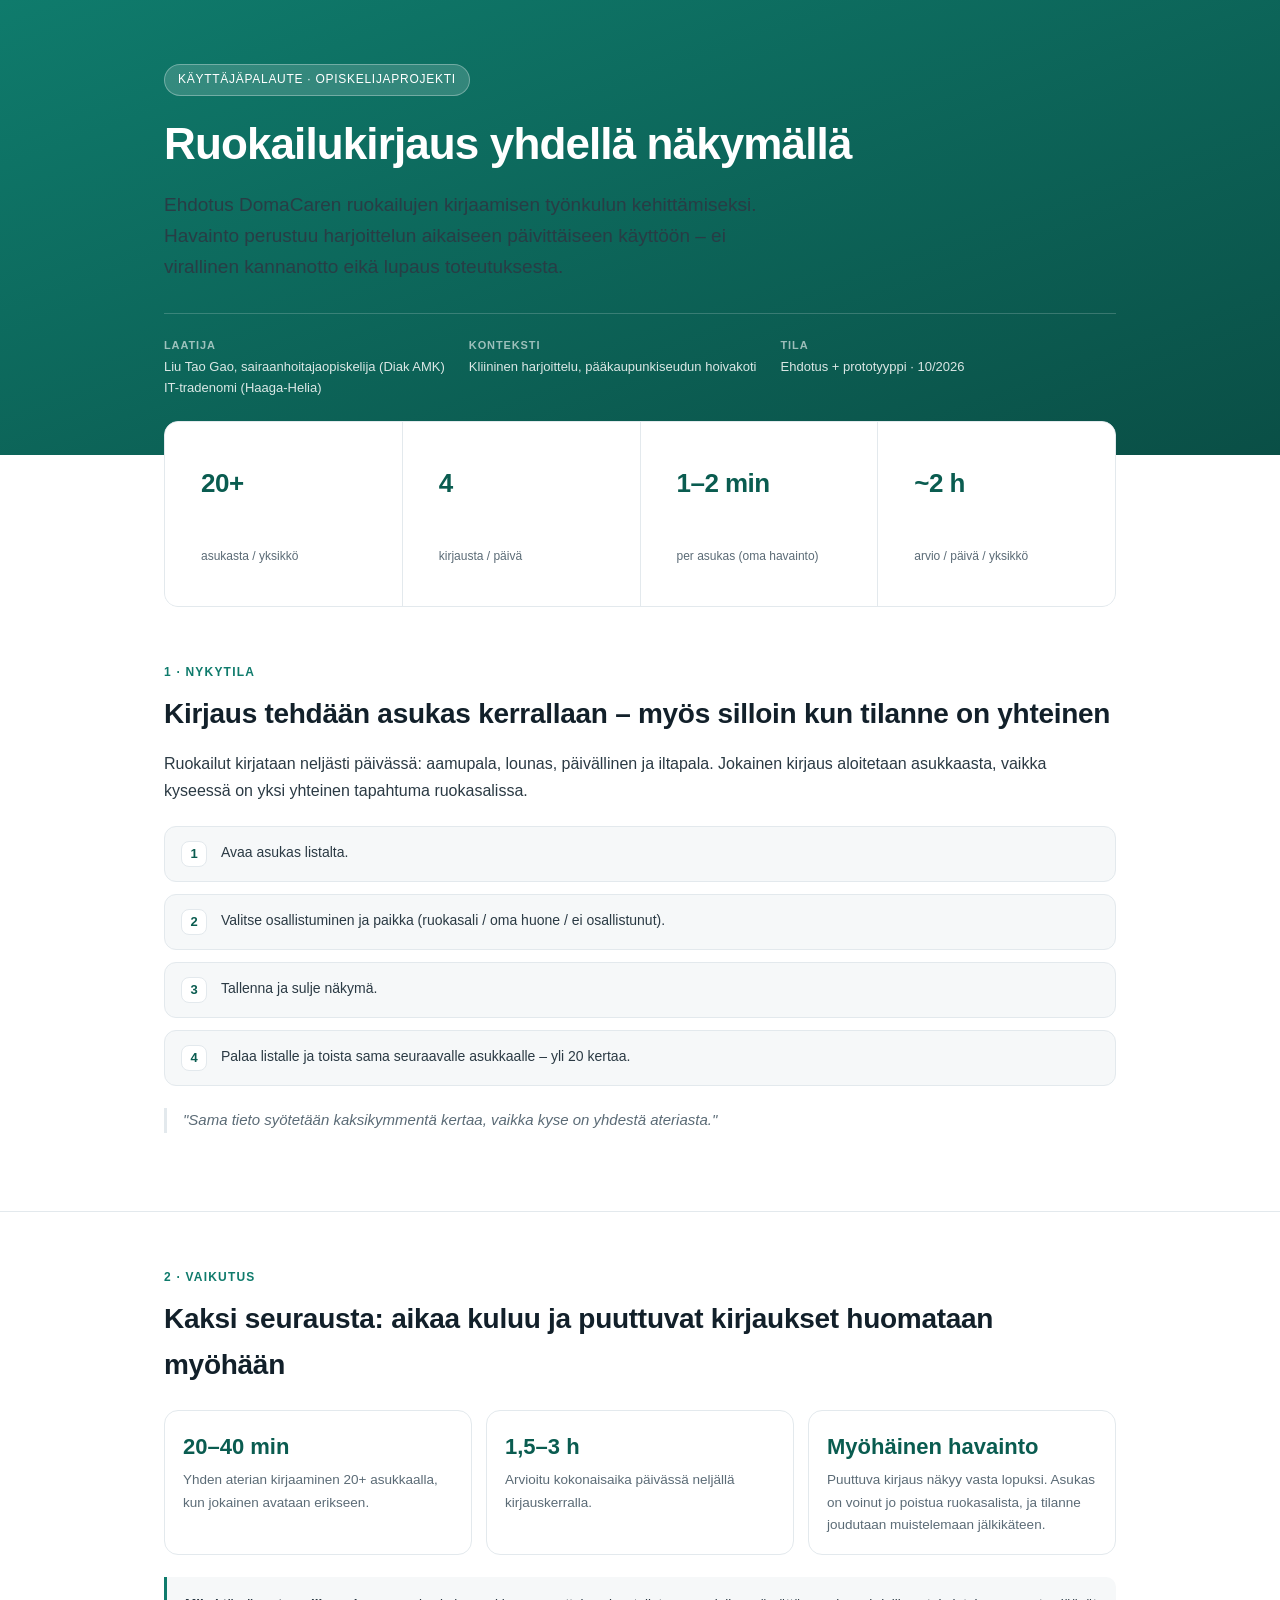
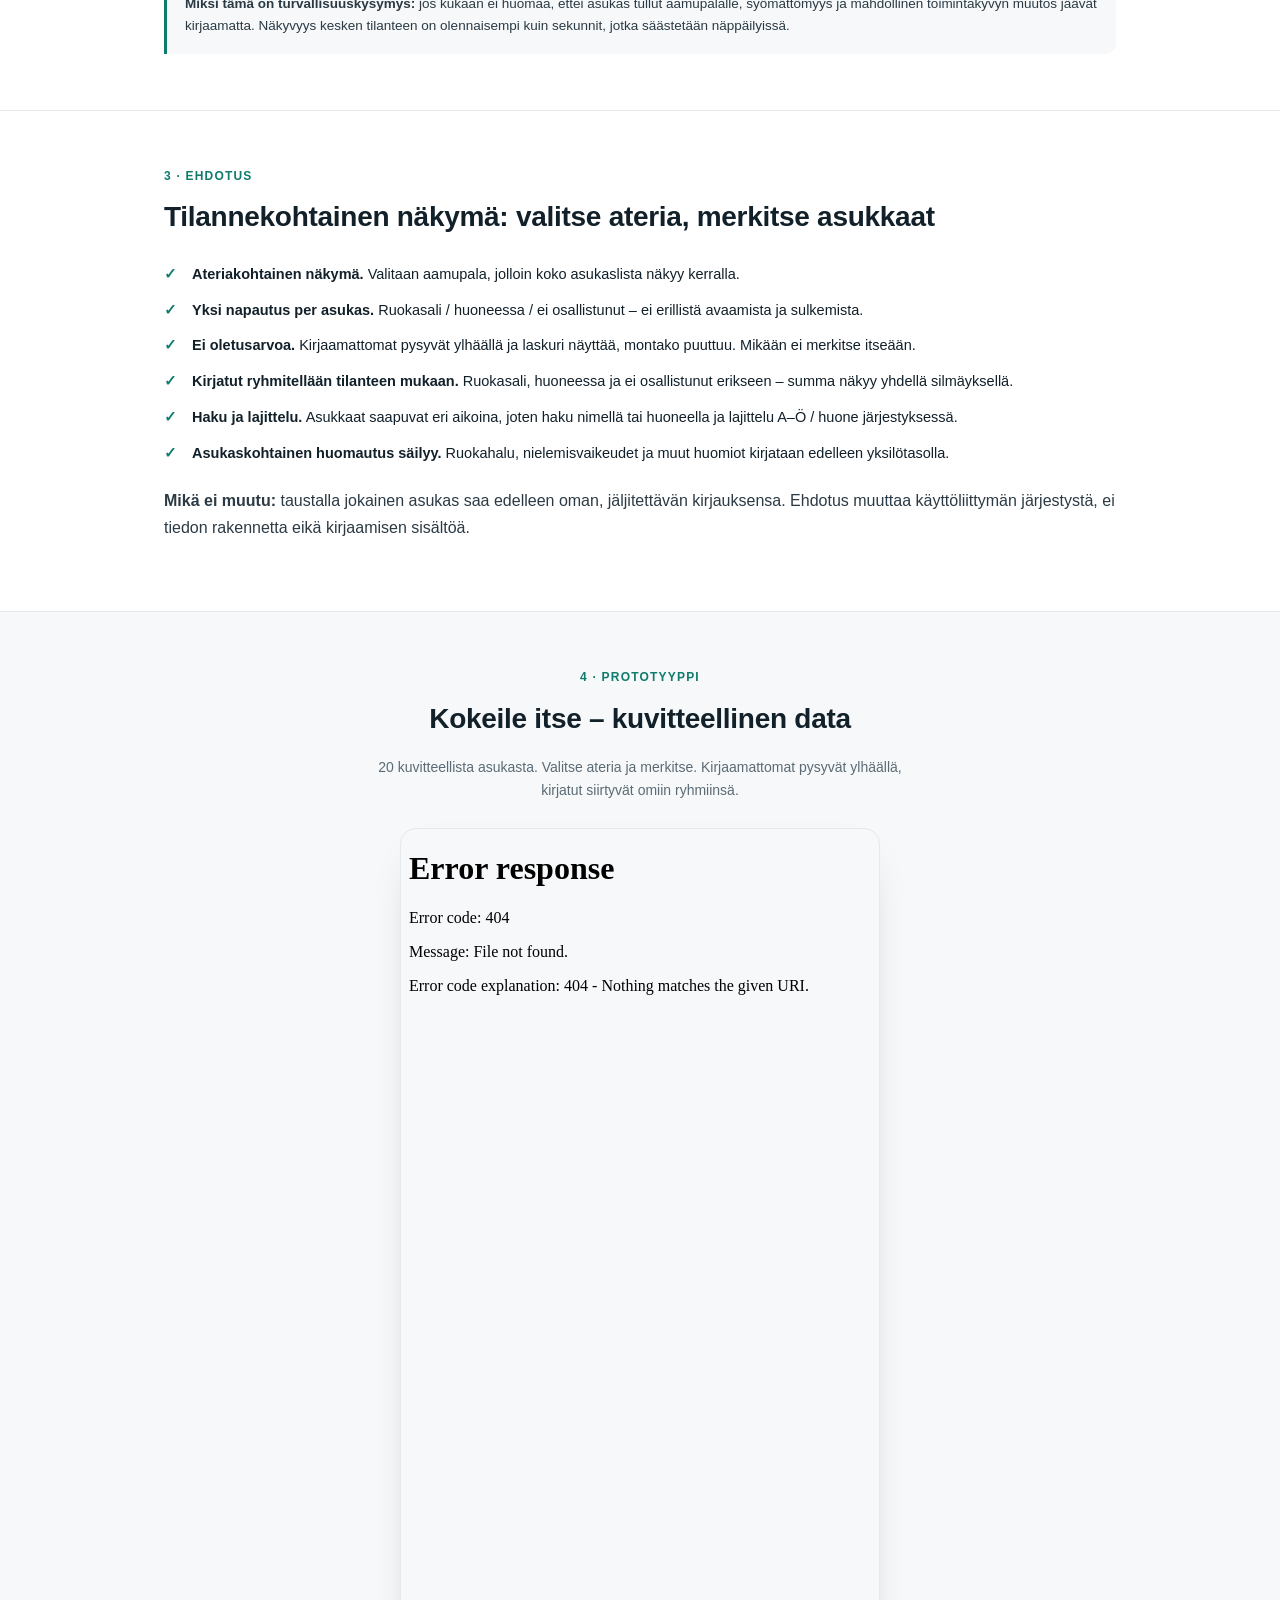
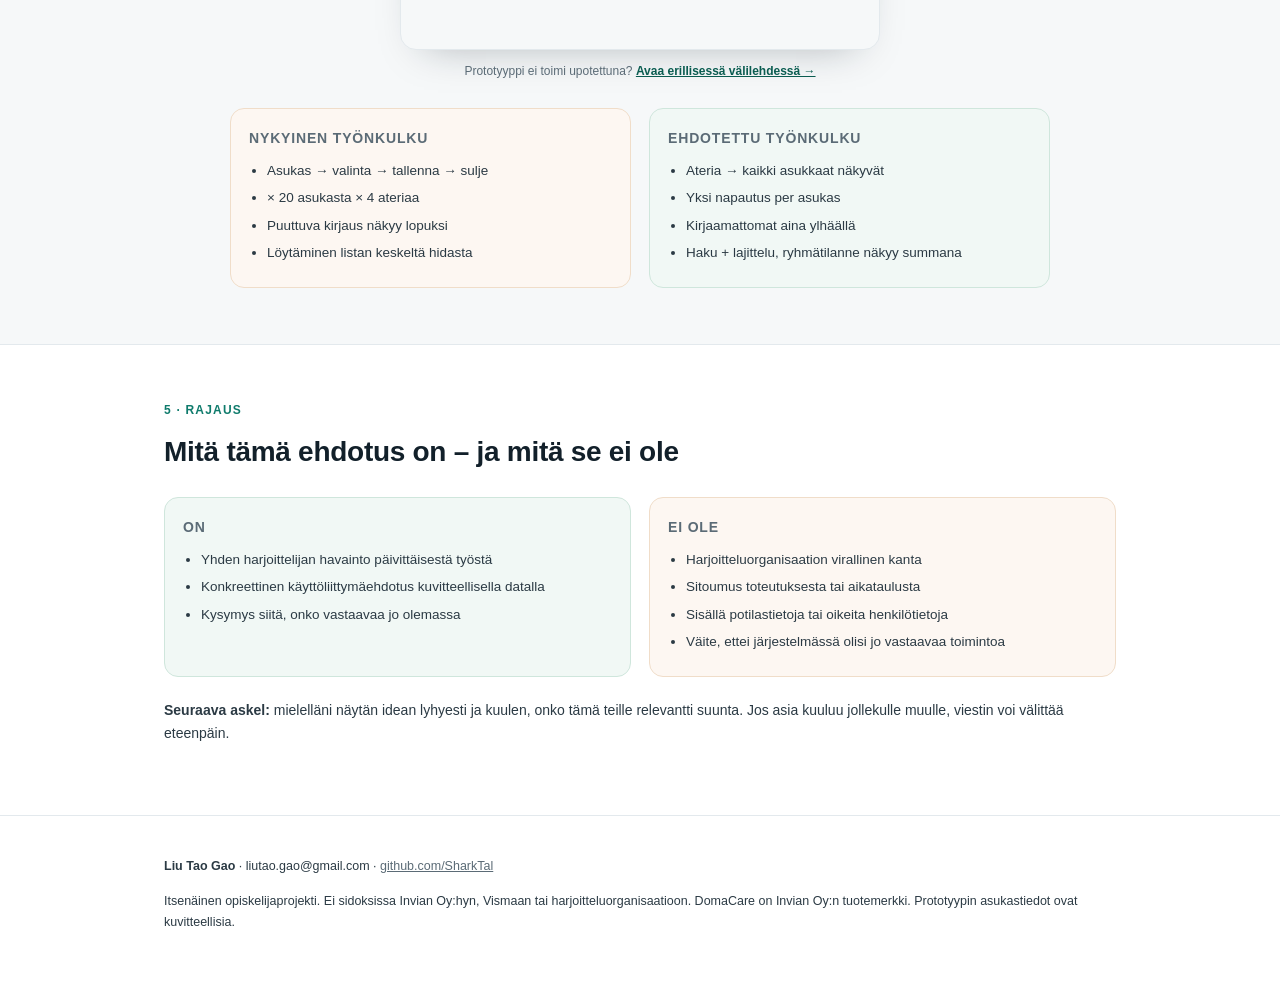
==== index.html @ 48652ff3 "Add initial HTML structure for meal logging proposal This file contains the HTML structure for a pro" ====
<!DOCTYPE html>
<html lang="fi">
<head>
<meta charset="utf-8">
<meta name="viewport" content="width=device-width, initial-scale=1">
<title>Ruokailukirjaus DomaCaressa – kehitysehdotus</title>
<meta name="description" content="Opiskelijaprojekti: ehdotus ruokailujen kirjaamisen työnkulun kehittämiseksi DomaCaressa. Sisältää klikattavan prototyypin kuvitteellisella datalla.">
<style>
:root{--ink:#12202a;--muted:#5b6b76;--line:#e3e9ed;--bg:#f6f8f9;--accent:#0f7b6c;--accent-d:#0a5c50}
*{box-sizing:border-box}
body{margin:0;font-family:-apple-system,BlinkMacSystemFont,"Segoe UI",Roboto,Arial,sans-serif;color:var(--ink);background:#fff;line-height:1.65;-webkit-font-smoothing:antialiased}
.wrap{max-width:1000px;margin:0 auto;padding:0 24px}
a{color:var(--accent-d)}
.hero{background:linear-gradient(160deg,#0f7b6c 0%,#0a4f46 100%);color:#fff;padding:64px 0 56px}
.badge{display:inline-block;background:rgba(255,255,255,.16);border:1px solid rgba(255,255,255,.3);padding:5px 13px;border-radius:100px;font-size:12px;letter-spacing:.06em;text-transform:uppercase;margin-bottom:22px}
.hero h1{font-size:clamp(28px,4.6vw,44px);line-height:1.2;margin:0 0 18px;font-weight:800;letter-spacing:-.02em}
.hero p.lead{font-size:clamp(16px,2vw,19px);opacity:.93;max-width:640px;margin:0 0 30px}
.meta{display:flex;flex-wrap:wrap;gap:24px;font-size:13px;opacity:.85;border-top:1px solid rgba(255,255,255,.22);padding-top:22px}
.meta b{display:block;font-size:11px;text-transform:uppercase;letter-spacing:.08em;opacity:.7;font-weight:600;margin-bottom:2px}
.metrics{display:grid;grid-template-columns:repeat(auto-fit,minmax(150px,1fr));gap:1px;border:1px solid var(--line);border-radius:14px;overflow:hidden;margin:-34px 0 0;position:relative;background:var(--line)}
.metrics div{background:#fff;padding:20px 18px}
.metrics .k{font-size:26px;font-weight:800;color:var(--accent-d);letter-spacing:-.02em}
.metrics .l{font-size:12px;color:var(--muted);margin-top:2px}
section{padding:56px 0;border-bottom:1px solid var(--line)}
.eyebrow{font-size:12px;font-weight:700;letter-spacing:.1em;text-transform:uppercase;color:var(--accent);margin-bottom:8px}
h2{font-size:clamp(22px,3vw,28px);margin:0 0 14px;font-weight:800;letter-spacing:-.01em}
p{margin:0 0 14px;color:#2b3a44}
.steps{display:grid;gap:12px;margin:22px 0}
.step{display:flex;gap:14px;align-items:flex-start;background:var(--bg);border:1px solid var(--line);border-radius:12px;padding:14px 16px}
.step .n{flex:0 0 26px;height:26px;border-radius:8px;background:#fff;border:1px solid var(--line);color:var(--accent-d);font-weight:800;font-size:13px;display:flex;align-items:center;justify-content:center}
.step p{margin:0;font-size:14px}
.cards{display:grid;grid-template-columns:repeat(auto-fit,minmax(230px,1fr));gap:14px;margin-top:22px}
.card{border:1px solid var(--line);border-radius:14px;padding:18px}
.card .num{font-size:22px;font-weight:800;color:var(--accent-d);margin-bottom:4px}
.card p{font-size:13.5px;margin:0;color:var(--muted)}
.two{display:grid;grid-template-columns:1fr 1fr;gap:18px;margin-top:22px}
@media(max-width:720px){.two{grid-template-columns:1fr}}
.box{border:1px solid var(--line);border-radius:14px;padding:18px}
.box.before{background:#fdf7f2;border-color:#f0ddc9}
.box.after{background:#f1f8f5;border-color:#cfe6dc}
.box h3{font-size:14px;text-transform:uppercase;letter-spacing:.06em;color:var(--muted);margin:0 0 10px}
.box ul{margin:0;padding-left:18px;font-size:13.5px;color:#2b3a44}
.box li{margin-bottom:5px}
.list-check{list-style:none;padding:0;margin:22px 0}
.list-check li{position:relative;padding-left:28px;margin-bottom:12px;font-size:14.5px}
.list-check li::before{content:"✓";position:absolute;left:0;top:0;color:var(--accent);font-weight:800}
.note{background:var(--bg);border-left:3px solid var(--accent);border-radius:0 10px 10px 0;padding:16px 18px;font-size:13.5px;color:#2b3a44}
.quote{font-size:15px;color:var(--muted);font-style:italic;border-left:3px solid var(--line);padding-left:16px;margin:22px 0}
.frame-shell{border:1px solid var(--line);border-radius:16px;overflow:hidden;background:var(--bg);max-width:480px;margin:0 auto;box-shadow:0 18px 40px -24px rgba(18,32,42,.35)}
iframe{display:block;width:100%;height:820px;border:0}
.frame-note{text-align:center;font-size:12px;color:var(--muted);margin-top:12px}
.frame-note a{font-weight:600}
footer{padding:40px 0 60px;font-size:12.5px;color:var(--muted)}
footer a{color:var(--muted)}
</style>
</head>
<body>

<header class="hero">
  <div class="wrap">
    <div class="badge">Käyttäjäpalaute · opiskelijaprojekti</div>
    <h1>Ruokailukirjaus yhdellä näkymällä</h1>
    <p class="lead">Ehdotus DomaCaren ruokailujen kirjaamisen työnkulun kehittämiseksi. Havainto perustuu harjoittelun aikaiseen päivittäiseen käyttöön – ei virallinen kannanotto eikä lupaus toteutuksesta.</p>
    <div class="meta">
      <div><b>Laatija</b>Liu Tao Gao, sairaanhoitajaopiskelija (Diak AMK)<br>IT-tradenomi (Haaga-Helia)</div>
      <div><b>Konteksti</b>Kliininen harjoittelu, pääkaupunkiseudun hoivakoti</div>
      <div><b>Tila</b>Ehdotus + prototyyppi · 10/2026</div>
    </div>
  </div>
</header>

<div class="wrap">
  <div class="metrics">
    <div><div class="k">20+</div><div class="l">asukasta / yksikkö</div></div>
    <div><div class="k">4</div><div class="l">kirjausta / päivä</div></div>
    <div><div class="k">1–2 min</div><div class="l">per asukas (oma havainto)</div></div>
    <div><div class="k">~2 h</div><div class="l">arvio / päivä / yksikkö</div></div>
  </div>
</div>

<section>
  <div class="wrap">
    <div class="eyebrow">1 · Nykytila</div>
    <h2>Kirjaus tehdään asukas kerrallaan – myös silloin kun tilanne on yhteinen</h2>
    <p>Ruokailut kirjataan neljästi päivässä: aamupala, lounas, päivällinen ja iltapala. Jokainen kirjaus aloitetaan asukkaasta, vaikka kyseessä on yksi yhteinen tapahtuma ruokasalissa.</p>
    <div class="steps">
      <div class="step"><div class="n">1</div><p>Avaa asukas listalta.</p></div>
      <div class="step"><div class="n">2</div><p>Valitse osallistuminen ja paikka (ruokasali / oma huone / ei osallistunut).</p></div>
      <div class="step"><div class="n">3</div><p>Tallenna ja sulje näkymä.</p></div>
      <div class="step"><div class="n">4</div><p>Palaa listalle ja toista sama seuraavalle asukkaalle – yli 20 kertaa.</p></div>
    </div>
    <p class="quote">"Sama tieto syötetään kaksikymmentä kertaa, vaikka kyse on yhdestä ateriasta."</p>
  </div>
</section>

<section>
  <div class="wrap">
    <div class="eyebrow">2 · Vaikutus</div>
    <h2>Kaksi seurausta: aikaa kuluu ja puuttuvat kirjaukset huomataan myöhään</h2>
    <div class="cards">
      <div class="card"><div class="num">20–40 min</div><p>Yhden aterian kirjaaminen 20+ asukkaalla, kun jokainen avataan erikseen.</p></div>
      <div class="card"><div class="num">1,5–3 h</div><p>Arvioitu kokonaisaika päivässä neljällä kirjauskerralla.</p></div>
      <div class="card"><div class="num">Myöhäinen havainto</div><p>Puuttuva kirjaus näkyy vasta lopuksi. Asukas on voinut jo poistua ruokasalista, ja tilanne joudutaan muistelemaan jälkikäteen.</p></div>
    </div>
    <div class="note" style="margin-top:22px"><b>Miksi tämä on turvallisuuskysymys:</b> jos kukaan ei huomaa, ettei asukas tullut aamupalalle, syömättömyys ja mahdollinen toimintakyvyn muutos jäävät kirjaamatta. Näkyvyys kesken tilanteen on olennaisempi kuin sekunnit, jotka säästetään näppäilyissä.</div>
  </div>
</section>

<section>
  <div class="wrap">
    <div class="eyebrow">3 · Ehdotus</div>
    <h2>Tilannekohtainen näkymä: valitse ateria, merkitse asukkaat</h2>
    <ul class="list-check">
      <li><b>Ateriakohtainen näkymä.</b> Valitaan aamupala, jolloin koko asukaslista näkyy kerralla.</li>
      <li><b>Yksi napautus per asukas.</b> Ruokasali / huoneessa / ei osallistunut – ei erillistä avaamista ja sulkemista.</li>
      <li><b>Ei oletusarvoa.</b> Kirjaamattomat pysyvät ylhäällä ja laskuri näyttää, montako puuttuu. Mikään ei merkitse itseään.</li>
      <li><b>Kirjatut ryhmitellään tilanteen mukaan.</b> Ruokasali, huoneessa ja ei osallistunut erikseen – summa näkyy yhdellä silmäyksellä.</li>
      <li><b>Haku ja lajittelu.</b> Asukkaat saapuvat eri aikoina, joten haku nimellä tai huoneella ja lajittelu A–Ö / huone järjestyksessä.</li>
      <li><b>Asukaskohtainen huomautus säilyy.</b> Ruokahalu, nielemisvaikeudet ja muut huomiot kirjataan edelleen yksilötasolla.</li>
    </ul>
    <p style="margin-top:6px"><b>Mikä ei muutu:</b> taustalla jokainen asukas saa edelleen oman, jäljitettävän kirjauksensa. Ehdotus muuttaa käyttöliittymän järjestystä, ei tiedon rakennetta eikä kirjaamisen sisältöä.</p>
  </div>
</section>

<section style="background:var(--bg)">
  <div class="wrap">
    <div class="eyebrow" style="text-align:center">4 · Prototyyppi</div>
    <h2 style="text-align:center">Kokeile itse – kuvitteellinen data</h2>
    <p style="text-align:center;max-width:560px;margin:0 auto 26px;color:var(--muted);font-size:14px">20 kuvitteellista asukasta. Valitse ateria ja merkitse. Kirjaamattomat pysyvät ylhäällä, kirjatut siirtyvät omiin ryhmiinsä.</p>

    <div class="frame-shell">
      <iframe src="prototyyppi.html" title="Ruokailukirjauksen prototyyppi" loading="lazy"></iframe>
    </div>
    <p class="frame-note">Prototyyppi ei toimi upotettuna? <a href="prototyyppi.html">Avaa erillisessä välilehdessä →</a></p>

    <div class="two" style="max-width:820px;margin:26px auto 0">
      <div class="box before">
        <h3>Nykyinen työnkulku</h3>
        <ul>
          <li>Asukas → valinta → tallenna → sulje</li>
          <li>× 20 asukasta × 4 ateriaa</li>
          <li>Puuttuva kirjaus näkyy lopuksi</li>
          <li>Löytäminen listan keskeltä hidasta</li>
        </ul>
      </div>
      <div class="box after">
        <h3>Ehdotettu työnkulku</h3>
        <ul>
          <li>Ateria → kaikki asukkaat näkyvät</li>
          <li>Yksi napautus per asukas</li>
          <li>Kirjaamattomat aina ylhäällä</li>
          <li>Haku + lajittelu, ryhmätilanne näkyy summana</li>
        </ul>
      </div>
    </div>
  </div>
</section>

<section>
  <div class="wrap">
    <div class="eyebrow">5 · Rajaus</div>
    <h2>Mitä tämä ehdotus on – ja mitä se ei ole</h2>
    <div class="two">
      <div class="box after">
        <h3>On</h3>
        <ul>
          <li>Yhden harjoittelijan havainto päivittäisestä työstä</li>
          <li>Konkreettinen käyttöliittymäehdotus kuvitteellisella datalla</li>
          <li>Kysymys siitä, onko vastaavaa jo olemassa</li>
        </ul>
      </div>
      <div class="box before">
        <h3>Ei ole</h3>
        <ul>
          <li>Harjoitteluorganisaation virallinen kanta</li>
          <li>Sitoumus toteutuksesta tai aikataulusta</li>
          <li>Sisällä potilastietoja tai oikeita henkilötietoja</li>
          <li>Väite, ettei järjestelmässä olisi jo vastaavaa toimintoa</li>
        </ul>
      </div>
    </div>
    <p style="margin-top:22px;font-size:14px"><b>Seuraava askel:</b> mielelläni näytän idean lyhyesti ja kuulen, onko tämä teille relevantti suunta. Jos asia kuuluu jollekulle muulle, viestin voi välittää eteenpäin.</p>
  </div>
</section>

<footer>
  <div class="wrap">
    <p><b>Liu Tao Gao</b> · liutao.gao@gmail.com · <a href="https://github.com/SharkTal">github.com/SharkTal</a></p>
    <p>Itsenäinen opiskelijaprojekti. Ei sidoksissa Invian Oy:hyn, Vismaan tai harjoitteluorganisaatioon. DomaCare on Invian Oy:n tuotemerkki. Prototyypin asukastiedot ovat kuvitteellisia.</p>
  </div>
</footer>

</body>
</html>
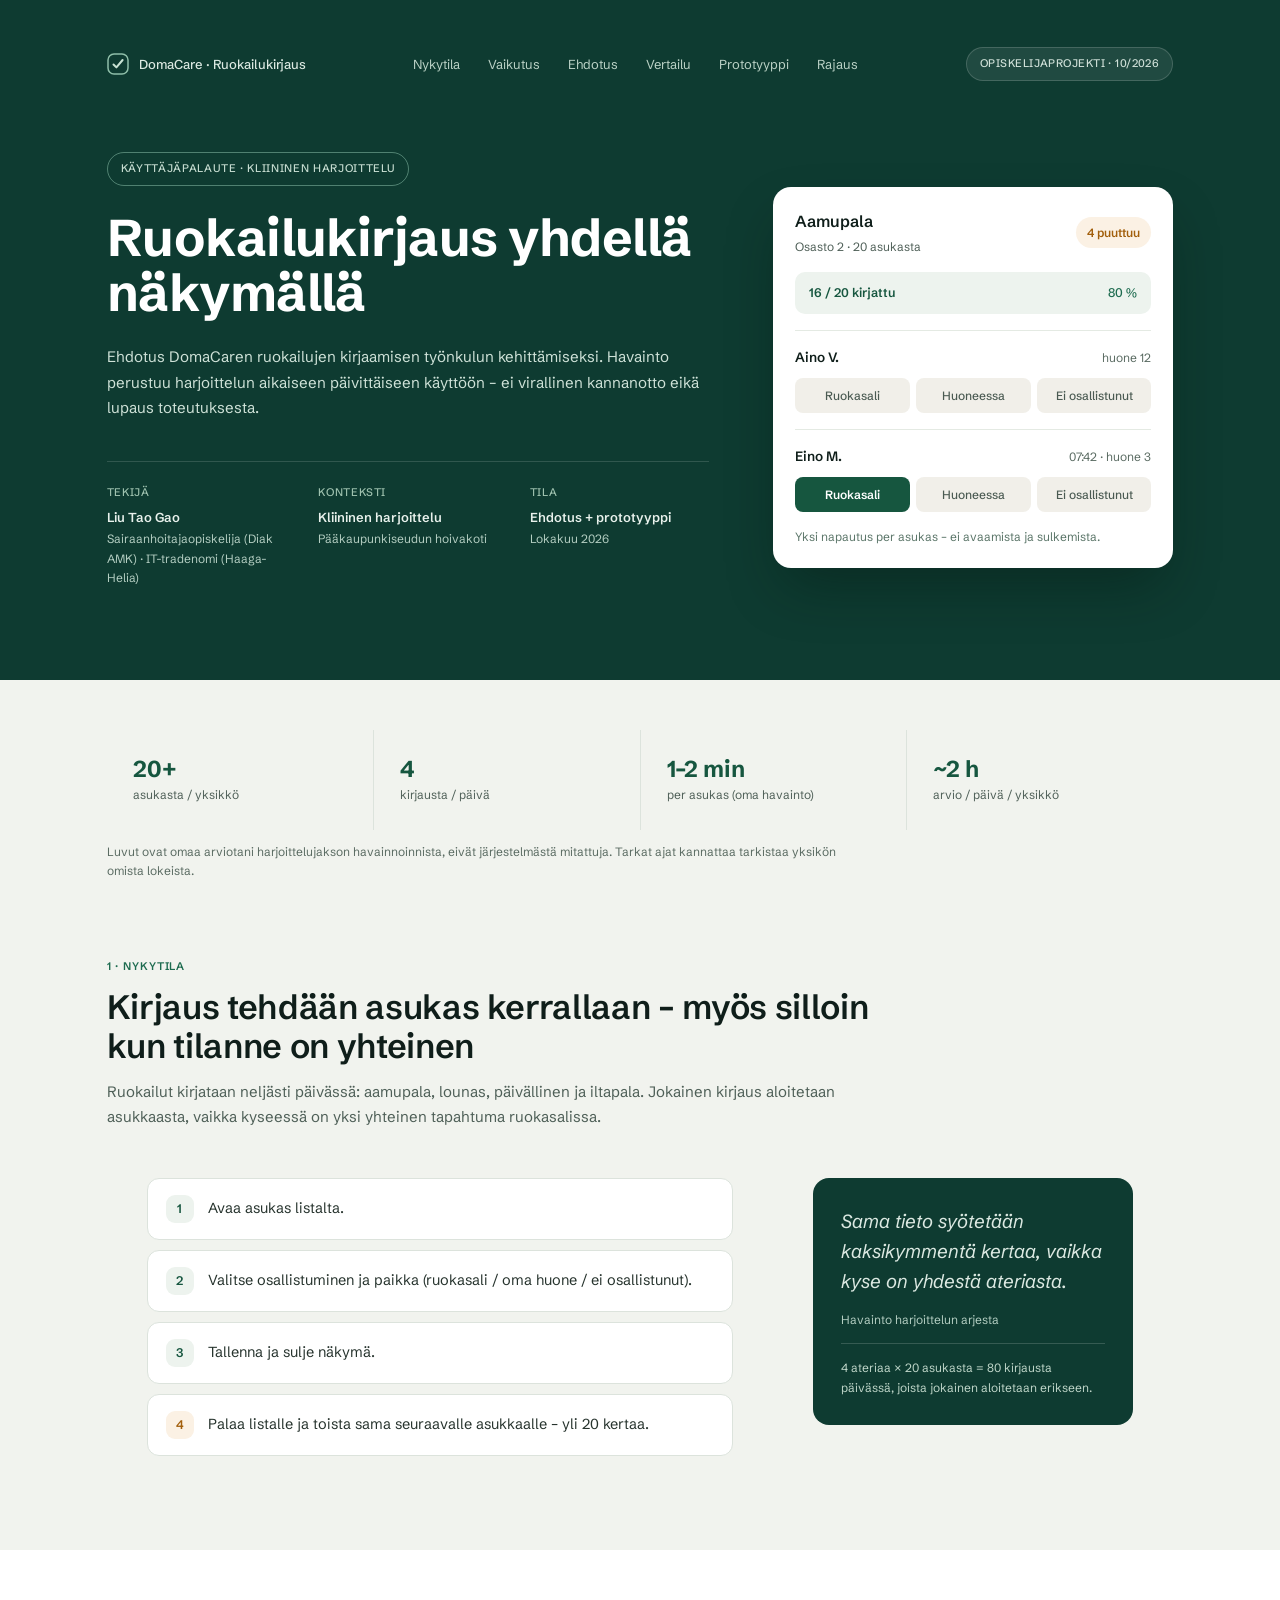
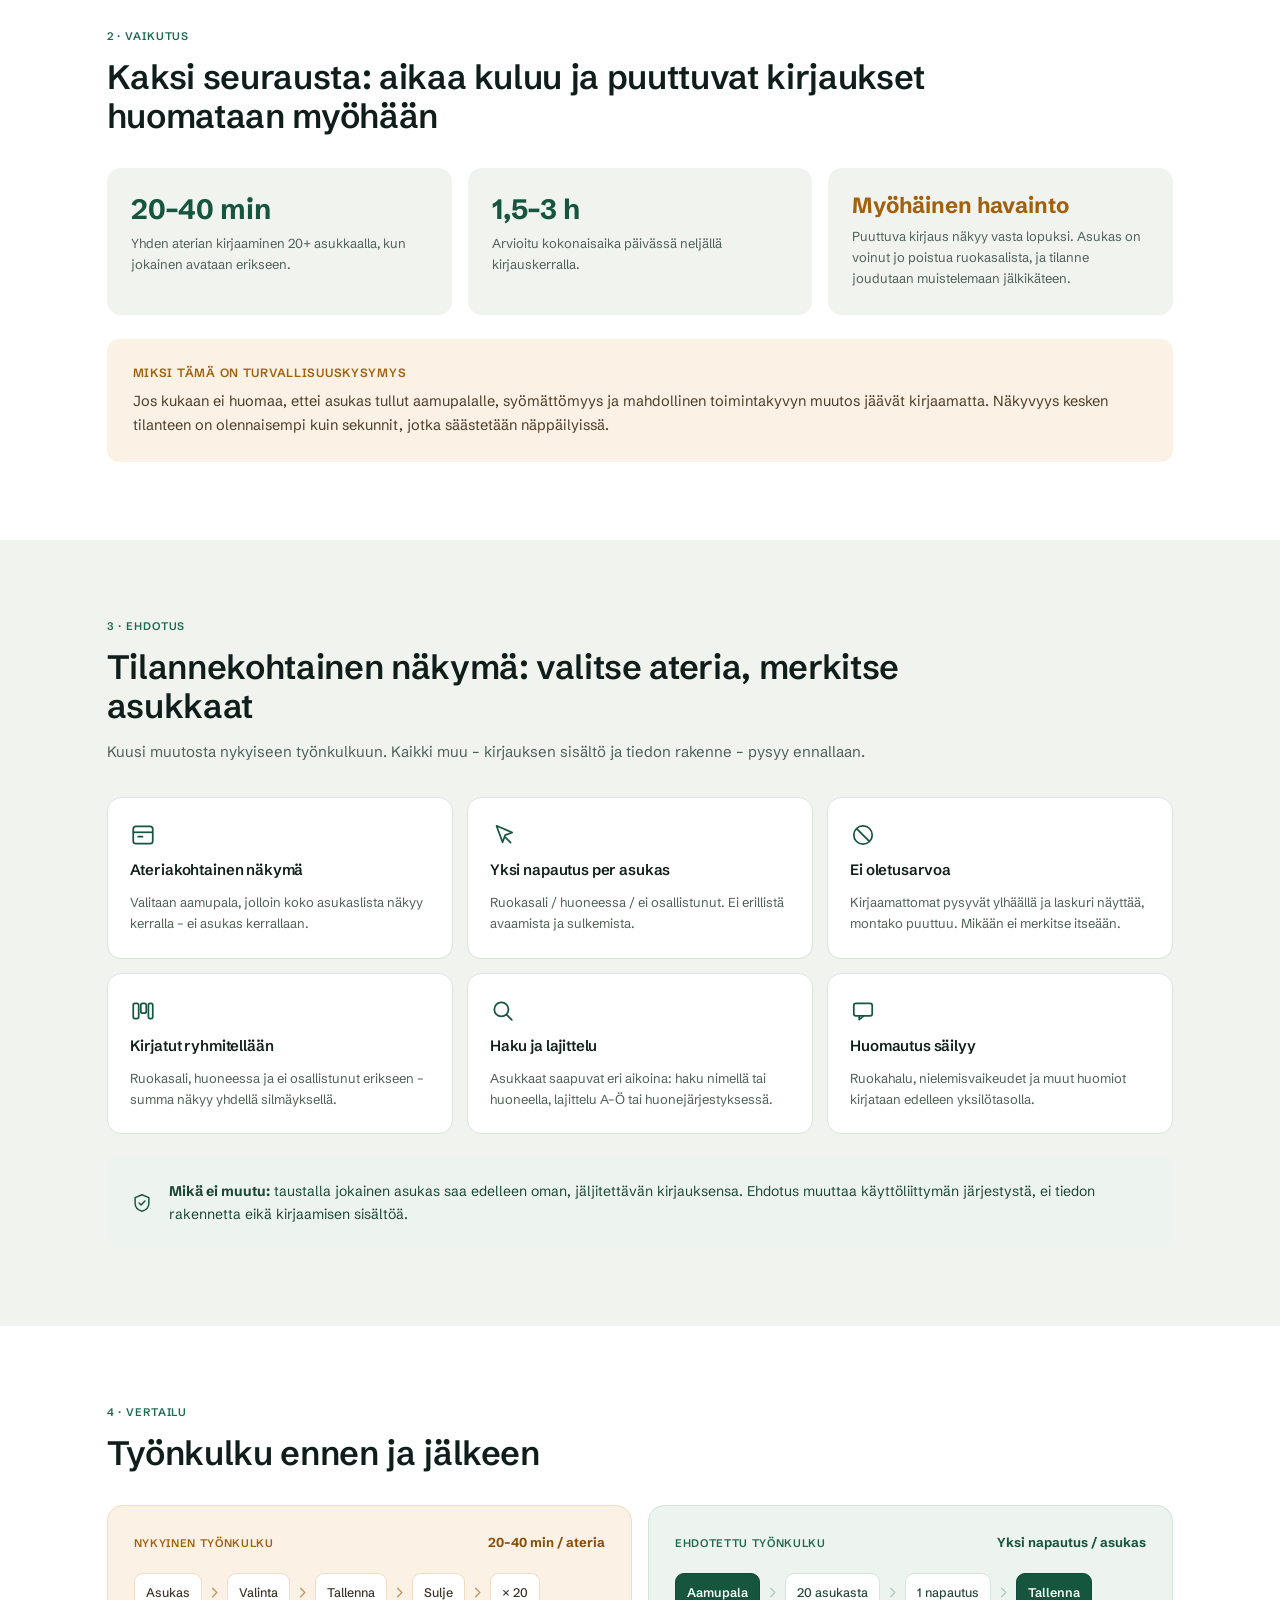
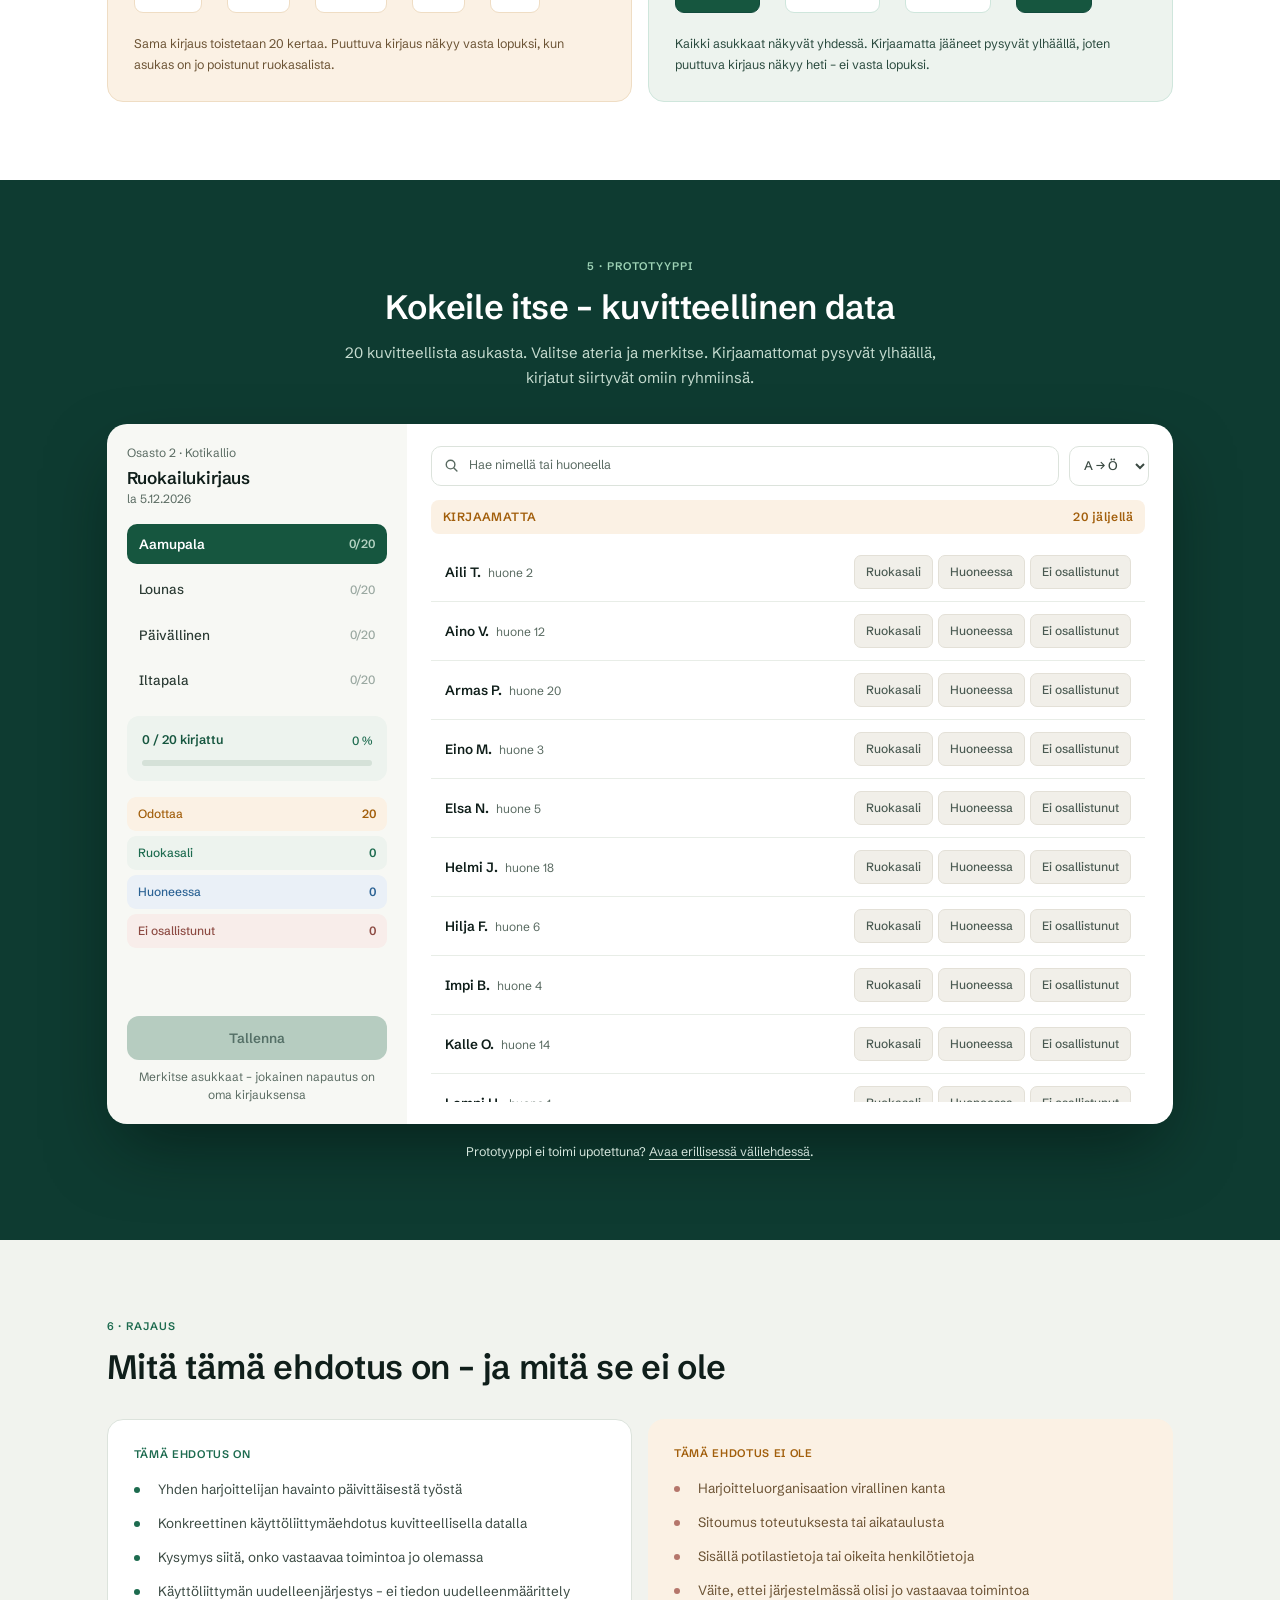
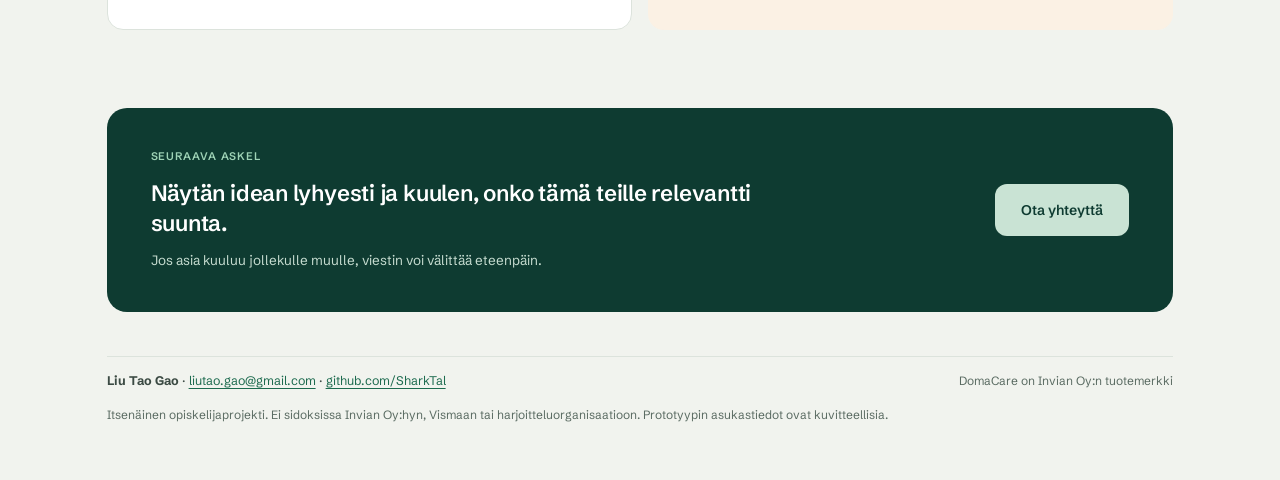
==== commit 49a695b7: "Uusi ulkoasu ja toimiva prototyyppi Koko ehdotussivu rakennettu uudelleen: tumma hero tuotekortilla," ====
--- a/index.html
+++ b/index.html
@@ -5,190 +5,340 @@
 <meta name="viewport" content="width=device-width, initial-scale=1">
 <title>Ruokailukirjaus DomaCaressa – kehitysehdotus</title>
 <meta name="description" content="Opiskelijaprojekti: ehdotus ruokailujen kirjaamisen työnkulun kehittämiseksi DomaCaressa. Sisältää klikattavan prototyypin kuvitteellisella datalla.">
-<style>
-:root{--ink:#12202a;--muted:#5b6b76;--line:#e3e9ed;--bg:#f6f8f9;--accent:#0f7b6c;--accent-d:#0a5c50}
-*{box-sizing:border-box}
-body{margin:0;font-family:-apple-system,BlinkMacSystemFont,"Segoe UI",Roboto,Arial,sans-serif;color:var(--ink);background:#fff;line-height:1.65;-webkit-font-smoothing:antialiased}
-.wrap{max-width:1000px;margin:0 auto;padding:0 24px}
-a{color:var(--accent-d)}
-.hero{background:linear-gradient(160deg,#0f7b6c 0%,#0a4f46 100%);color:#fff;padding:64px 0 56px}
-.badge{display:inline-block;background:rgba(255,255,255,.16);border:1px solid rgba(255,255,255,.3);padding:5px 13px;border-radius:100px;font-size:12px;letter-spacing:.06em;text-transform:uppercase;margin-bottom:22px}
-.hero h1{font-size:clamp(28px,4.6vw,44px);line-height:1.2;margin:0 0 18px;font-weight:800;letter-spacing:-.02em}
-.hero p.lead{font-size:clamp(16px,2vw,19px);opacity:.93;max-width:640px;margin:0 0 30px}
-.meta{display:flex;flex-wrap:wrap;gap:24px;font-size:13px;opacity:.85;border-top:1px solid rgba(255,255,255,.22);padding-top:22px}
-.meta b{display:block;font-size:11px;text-transform:uppercase;letter-spacing:.08em;opacity:.7;font-weight:600;margin-bottom:2px}
-.metrics{display:grid;grid-template-columns:repeat(auto-fit,minmax(150px,1fr));gap:1px;border:1px solid var(--line);border-radius:14px;overflow:hidden;margin:-34px 0 0;position:relative;background:var(--line)}
-.metrics div{background:#fff;padding:20px 18px}
-.metrics .k{font-size:26px;font-weight:800;color:var(--accent-d);letter-spacing:-.02em}
-.metrics .l{font-size:12px;color:var(--muted);margin-top:2px}
-section{padding:56px 0;border-bottom:1px solid var(--line)}
-.eyebrow{font-size:12px;font-weight:700;letter-spacing:.1em;text-transform:uppercase;color:var(--accent);margin-bottom:8px}
-h2{font-size:clamp(22px,3vw,28px);margin:0 0 14px;font-weight:800;letter-spacing:-.01em}
-p{margin:0 0 14px;color:#2b3a44}
-.steps{display:grid;gap:12px;margin:22px 0}
-.step{display:flex;gap:14px;align-items:flex-start;background:var(--bg);border:1px solid var(--line);border-radius:12px;padding:14px 16px}
-.step .n{flex:0 0 26px;height:26px;border-radius:8px;background:#fff;border:1px solid var(--line);color:var(--accent-d);font-weight:800;font-size:13px;display:flex;align-items:center;justify-content:center}
-.step p{margin:0;font-size:14px}
-.cards{display:grid;grid-template-columns:repeat(auto-fit,minmax(230px,1fr));gap:14px;margin-top:22px}
-.card{border:1px solid var(--line);border-radius:14px;padding:18px}
-.card .num{font-size:22px;font-weight:800;color:var(--accent-d);margin-bottom:4px}
-.card p{font-size:13.5px;margin:0;color:var(--muted)}
-.two{display:grid;grid-template-columns:1fr 1fr;gap:18px;margin-top:22px}
-@media(max-width:720px){.two{grid-template-columns:1fr}}
-.box{border:1px solid var(--line);border-radius:14px;padding:18px}
-.box.before{background:#fdf7f2;border-color:#f0ddc9}
-.box.after{background:#f1f8f5;border-color:#cfe6dc}
-.box h3{font-size:14px;text-transform:uppercase;letter-spacing:.06em;color:var(--muted);margin:0 0 10px}
-.box ul{margin:0;padding-left:18px;font-size:13.5px;color:#2b3a44}
-.box li{margin-bottom:5px}
-.list-check{list-style:none;padding:0;margin:22px 0}
-.list-check li{position:relative;padding-left:28px;margin-bottom:12px;font-size:14.5px}
-.list-check li::before{content:"✓";position:absolute;left:0;top:0;color:var(--accent);font-weight:800}
-.note{background:var(--bg);border-left:3px solid var(--accent);border-radius:0 10px 10px 0;padding:16px 18px;font-size:13.5px;color:#2b3a44}
-.quote{font-size:15px;color:var(--muted);font-style:italic;border-left:3px solid var(--line);padding-left:16px;margin:22px 0}
-.frame-shell{border:1px solid var(--line);border-radius:16px;overflow:hidden;background:var(--bg);max-width:480px;margin:0 auto;box-shadow:0 18px 40px -24px rgba(18,32,42,.35)}
-iframe{display:block;width:100%;height:820px;border:0}
-.frame-note{text-align:center;font-size:12px;color:var(--muted);margin-top:12px}
-.frame-note a{font-weight:600}
-footer{padding:40px 0 60px;font-size:12.5px;color:var(--muted)}
-footer a{color:var(--muted)}
-</style>
+<meta name="color-scheme" content="light">
+<meta property="og:title" content="Ruokailukirjaus yhdellä näkymällä">
+<meta property="og:description" content="Ehdotus DomaCaren ruokailujen kirjaamisen työnkulun kehittämiseksi – prototyyppi kuvitteellisella datalla.">
+<meta property="og:type" content="article">
+<link rel="preconnect" href="https://fonts.googleapis.com">
+<link rel="preconnect" href="https://fonts.gstatic.com" crossorigin>
+<link href="https://fonts.googleapis.com/css2?family=Schibsted+Grotesk:wght@400..900&display=swap" rel="stylesheet">
+<link rel="stylesheet" href="assets/styles.css">
 </head>
 <body>
+<a class="skip-link" href="#sisalto">Siirry sisältöön</a>
 
 <header class="hero">
   <div class="wrap">
-    <div class="badge">Käyttäjäpalaute · opiskelijaprojekti</div>
-    <h1>Ruokailukirjaus yhdellä näkymällä</h1>
-    <p class="lead">Ehdotus DomaCaren ruokailujen kirjaamisen työnkulun kehittämiseksi. Havainto perustuu harjoittelun aikaiseen päivittäiseen käyttöön – ei virallinen kannanotto eikä lupaus toteutuksesta.</p>
-    <div class="meta">
-      <div><b>Laatija</b>Liu Tao Gao, sairaanhoitajaopiskelija (Diak AMK)<br>IT-tradenomi (Haaga-Helia)</div>
-      <div><b>Konteksti</b>Kliininen harjoittelu, pääkaupunkiseudun hoivakoti</div>
-      <div><b>Tila</b>Ehdotus + prototyyppi · 10/2026</div>
+    <nav class="nav" aria-label="Päävalikko">
+      <a class="brand" href="#">
+        <svg width="22" height="22" viewBox="0 0 22 22" fill="none" aria-hidden="true">
+          <rect x="1" y="1" width="20" height="20" rx="6" stroke="#8FBFA9" stroke-width="1.5"/>
+          <path d="M6.5 11.5L9.4 14.4L15.6 7" stroke="#C9E3D4" stroke-width="2" stroke-linecap="round" stroke-linejoin="round"/>
+        </svg>
+        DomaCare · Ruokailukirjaus
+      </a>
+      <div class="nav-links">
+        <a href="#nykytila">Nykytila</a>
+        <a href="#vaikutus">Vaikutus</a>
+        <a href="#ehdotus">Ehdotus</a>
+        <a href="#vertailu">Vertailu</a>
+        <a href="#prototyyppi">Prototyyppi</a>
+        <a href="#rajaus">Rajaus</a>
+      </div>
+      <span class="pill">OPISKELIJAPROJEKTI · 10/2026</span>
+    </nav>
+
+    <div class="hero-body">
+      <div class="hero-copy">
+        <span class="badge">KÄYTTÄJÄPALAUTE · KLIININEN HARJOITTELU</span>
+        <h1>Ruokailukirjaus yhdellä näkymällä</h1>
+        <p class="lead">Ehdotus DomaCaren ruokailujen kirjaamisen työnkulun kehittämiseksi. Havainto perustuu harjoittelun aikaiseen päivittäiseen käyttöön – ei virallinen kannanotto eikä lupaus toteutuksesta.</p>
+        <dl class="hero-meta">
+          <div>
+            <dt>TEKIJÄ</dt>
+            <dd>Liu Tao Gao<span>Sairaanhoitajaopiskelija (Diak AMK) · IT-tradenomi (Haaga-Helia)</span></dd>
+          </div>
+          <div>
+            <dt>KONTEKSTI</dt>
+            <dd>Kliininen harjoittelu<span>Pääkaupunkiseudun hoivakoti</span></dd>
+          </div>
+          <div>
+            <dt>TILA</dt>
+            <dd>Ehdotus + prototyyppi<span>Lokakuu 2026</span></dd>
+          </div>
+        </dl>
+      </div>
+
+      <aside class="peek" aria-label="Esimerkki kirjausnäkymästä">
+        <div class="peek-head">
+          <div>
+            <div class="peek-title">Aamupala</div>
+            <div class="peek-sub">Osasto 2 · 20 asukasta</div>
+          </div>
+          <span class="peek-badge">4 puuttuu</span>
+        </div>
+        <div class="peek-progress"><span>16 / 20 kirjattu</span><span>80 %</span></div>
+        <div class="peek-rule"></div>
+        <div class="peek-row">
+          <div class="peek-name">Aino V. <small>huone 12</small></div>
+          <div class="peek-btns"><span>Ruokasali</span><span>Huoneessa</span><span>Ei osallistunut</span></div>
+        </div>
+        <div class="peek-rule"></div>
+        <div class="peek-row">
+          <div class="peek-name">Eino M. <small>07:42 · huone 3</small></div>
+          <div class="peek-btns"><span class="is-on">Ruokasali</span><span>Huoneessa</span><span>Ei osallistunut</span></div>
+        </div>
+        <p class="peek-caption">Yksi napautus per asukas – ei avaamista ja sulkemista.</p>
+      </aside>
     </div>
   </div>
 </header>
 
-<div class="wrap">
-  <div class="metrics">
-    <div><div class="k">20+</div><div class="l">asukasta / yksikkö</div></div>
-    <div><div class="k">4</div><div class="l">kirjausta / päivä</div></div>
-    <div><div class="k">1–2 min</div><div class="l">per asukas (oma havainto)</div></div>
-    <div><div class="k">~2 h</div><div class="l">arvio / päivä / yksikkö</div></div>
+<main id="sisalto">
+  <div class="wrap">
+    <div class="metrics">
+      <div class="metric"><b>20+</b><span>asukasta / yksikkö</span></div>
+      <div class="metric"><b>4</b><span>kirjausta / päivä</span></div>
+      <div class="metric"><b>1–2 min</b><span>per asukas (oma havainto)</span></div>
+      <div class="metric"><b>~2 h</b><span>arvio / päivä / yksikkö</span></div>
+    </div>
+    <p class="metrics-note">Luvut ovat omaa arviotani harjoittelujakson havainnoinnista, eivät järjestelmästä mitattuja. Tarkat ajat kannattaa tarkistaa yksikön omista lokeista.</p>
   </div>
-</div>
-
-<section>
+
+  <section class="section" id="nykytila">
+    <div class="wrap">
+      <div class="section-head">
+        <span class="eyebrow">1 · NYKYTILA</span>
+        <h2>Kirjaus tehdään asukas kerrallaan – myös silloin kun tilanne on yhteinen</h2>
+        <p class="sub">Ruokailut kirjataan neljästi päivässä: aamupala, lounas, päivällinen ja iltapala. Jokainen kirjaus aloitetaan asukkaasta, vaikka kyseessä on yksi yhteinen tapahtuma ruokasalissa.</p>
+      </div>
+      <div class="section-body split">
+        <ol class="steps">
+          <li class="step"><span class="step-n">1</span><p>Avaa asukas listalta.</p></li>
+          <li class="step"><span class="step-n">2</span><p>Valitse osallistuminen ja paikka (ruokasali / oma huone / ei osallistunut).</p></li>
+          <li class="step"><span class="step-n">3</span><p>Tallenna ja sulje näkymä.</p></li>
+          <li class="step"><span class="step-n">4</span><p>Palaa listalle ja toista sama seuraavalle asukkaalle – yli 20 kertaa.</p></li>
+        </ol>
+        <figure class="quote">
+          <blockquote>Sama tieto syötetään kaksikymmentä kertaa, vaikka kyse on yhdestä ateriasta.</blockquote>
+          <figcaption>Havainto harjoittelun arjesta</figcaption>
+          <div class="quote-rule"></div>
+          <p class="quote-insight">4 ateriaa × 20 asukasta = 80 kirjausta päivässä, joista jokainen aloitetaan erikseen.</p>
+        </figure>
+      </div>
+    </div>
+  </section>
+
+  <section class="section section--paper" id="vaikutus">
+    <div class="wrap">
+      <div class="section-head">
+        <span class="eyebrow">2 · VAIKUTUS</span>
+        <h2>Kaksi seurausta: aikaa kuluu ja puuttuvat kirjaukset huomataan myöhään</h2>
+      </div>
+      <div class="section-body">
+        <div class="cards3">
+          <div class="card">
+            <b>20–40 min</b>
+            <p>Yhden aterian kirjaaminen 20+ asukkaalla, kun jokainen avataan erikseen.</p>
+          </div>
+          <div class="card">
+            <b>1,5–3 h</b>
+            <p>Arvioitu kokonaisaika päivässä neljällä kirjauskerralla.</p>
+          </div>
+          <div class="card">
+            <b class="card-long">Myöhäinen havainto</b>
+            <p>Puuttuva kirjaus näkyy vasta lopuksi. Asukas on voinut jo poistua ruokasalista, ja tilanne joudutaan muistelemaan jälkikäteen.</p>
+          </div>
+        </div>
+        <div class="callout">
+          <b>MIKSI TÄMÄ ON TURVALLISUUSKYSYMYS</b>
+          <p>Jos kukaan ei huomaa, ettei asukas tullut aamupalalle, syömättömyys ja mahdollinen toimintakyvyn muutos jäävät kirjaamatta. Näkyvyys kesken tilanteen on olennaisempi kuin sekunnit, jotka säästetään näppäilyissä.</p>
+        </div>
+      </div>
+    </div>
+  </section>
+
+  <section class="section" id="ehdotus">
+    <div class="wrap">
+      <div class="section-head">
+        <span class="eyebrow">3 · EHDOTUS</span>
+        <h2>Tilannekohtainen näkymä: valitse ateria, merkitse asukkaat</h2>
+        <p class="sub">Kuusi muutosta nykyiseen työnkulkuun. Kaikki muu – kirjauksen sisältö ja tiedon rakenne – pysyy ennallaan.</p>
+      </div>
+      <div class="section-body">
+        <div class="features">
+          <article class="feature">
+            <svg width="26" height="26" viewBox="0 0 24 24" fill="none" aria-hidden="true">
+              <rect x="3" y="4" width="18" height="16" rx="2.5" stroke="currentColor" stroke-width="1.6"/>
+              <path d="M3 9.5h18" stroke="currentColor" stroke-width="1.6"/>
+              <path d="M7.5 13.5h4" stroke="currentColor" stroke-width="1.6" stroke-linecap="round"/>
+            </svg>
+            <h3>Ateriakohtainen näkymä</h3>
+            <p>Valitaan aamupala, jolloin koko asukaslista näkyy kerralla – ei asukas kerrallaan.</p>
+          </article>
+          <article class="feature">
+            <svg width="26" height="26" viewBox="0 0 24 24" fill="none" aria-hidden="true">
+              <path d="M6 3.5l5.6 15.2 2.4-6.6 6.5-2.4z" stroke="currentColor" stroke-width="1.6" stroke-linejoin="round"/>
+              <path d="M14.5 14.5l4.5 4.5" stroke="currentColor" stroke-width="1.6" stroke-linecap="round"/>
+            </svg>
+            <h3>Yksi napautus per asukas</h3>
+            <p>Ruokasali / huoneessa / ei osallistunut. Ei erillistä avaamista ja sulkemista.</p>
+          </article>
+          <article class="feature">
+            <svg width="26" height="26" viewBox="0 0 24 24" fill="none" aria-hidden="true">
+              <circle cx="12" cy="12" r="8.5" stroke="currentColor" stroke-width="1.6"/>
+              <path d="M6.3 6.3l11.4 11.4" stroke="currentColor" stroke-width="1.6" stroke-linecap="round"/>
+            </svg>
+            <h3>Ei oletusarvoa</h3>
+            <p>Kirjaamattomat pysyvät ylhäällä ja laskuri näyttää, montako puuttuu. Mikään ei merkitse itseään.</p>
+          </article>
+          <article class="feature">
+            <svg width="26" height="26" viewBox="0 0 24 24" fill="none" aria-hidden="true">
+              <rect x="3" y="5" width="5" height="14" rx="1.6" stroke="currentColor" stroke-width="1.6"/>
+              <rect x="10" y="5" width="5" height="9" rx="1.6" stroke="currentColor" stroke-width="1.6"/>
+              <rect x="17" y="5" width="4" height="14" rx="1.6" stroke="currentColor" stroke-width="1.6"/>
+            </svg>
+            <h3>Kirjatut ryhmitellään</h3>
+            <p>Ruokasali, huoneessa ja ei osallistunut erikseen – summa näkyy yhdellä silmäyksellä.</p>
+          </article>
+          <article class="feature">
+            <svg width="26" height="26" viewBox="0 0 24 24" fill="none" aria-hidden="true">
+              <circle cx="10.5" cy="10.5" r="6.5" stroke="currentColor" stroke-width="1.6"/>
+              <path d="M15.5 15.5l4.6 4.6" stroke="currentColor" stroke-width="1.6" stroke-linecap="round"/>
+            </svg>
+            <h3>Haku ja lajittelu</h3>
+            <p>Asukkaat saapuvat eri aikoina: haku nimellä tai huoneella, lajittelu A–Ö tai huonejärjestyksessä.</p>
+          </article>
+          <article class="feature">
+            <svg width="26" height="26" viewBox="0 0 24 24" fill="none" aria-hidden="true">
+              <rect x="3.5" y="5" width="17" height="11.5" rx="2" stroke="currentColor" stroke-width="1.6"/>
+              <path d="M8.5 16.5v3.4l4.2-3.4" stroke="currentColor" stroke-width="1.6" stroke-linejoin="round"/>
+            </svg>
+            <h3>Huomautus säilyy</h3>
+            <p>Ruokahalu, nielemisvaikeudet ja muut huomiot kirjataan edelleen yksilötasolla.</p>
+          </article>
+        </div>
+        <div class="holdbar">
+          <svg width="22" height="22" viewBox="0 0 24 24" fill="none" aria-hidden="true">
+            <path d="M12 3l7.5 3.2v6.1c0 4.2-3 7.4-7.5 8.7-4.5-1.3-7.5-4.5-7.5-8.7V6.2z" stroke="currentColor" stroke-width="1.6" stroke-linejoin="round"/>
+            <path d="M8.8 12l2.2 2.2 4.2-4.4" stroke="currentColor" stroke-width="1.6" stroke-linecap="round" stroke-linejoin="round"/>
+          </svg>
+          <p><strong>Mikä ei muutu:</strong> taustalla jokainen asukas saa edelleen oman, jäljitettävän kirjauksensa. Ehdotus muuttaa käyttöliittymän järjestystä, ei tiedon rakennetta eikä kirjaamisen sisältöä.</p>
+        </div>
+      </div>
+    </div>
+  </section>
+
+  <section class="section section--paper" id="vertailu">
+    <div class="wrap">
+      <div class="section-head">
+        <span class="eyebrow">4 · VERTAILU</span>
+        <h2>Työnkulku ennen ja jälkeen</h2>
+      </div>
+      <div class="section-body">
+        <div class="panels">
+          <div class="panel panel--before">
+            <div class="panel-head">
+              <span class="panel-label">NYKYINEN TYÖNKULKU</span>
+              <span class="panel-metric">20–40 min / ateria</span>
+            </div>
+            <div class="flow">
+              <span class="chip">Asukas</span>
+              <span class="arrow" aria-hidden="true"><svg width="13" height="13" viewBox="0 0 14 14" fill="none"><path d="M5 2.5L9.5 7L5 11.5" stroke="currentColor" stroke-width="1.6" stroke-linecap="round" stroke-linejoin="round"/></svg></span>
+              <span class="chip">Valinta</span>
+              <span class="arrow" aria-hidden="true"><svg width="13" height="13" viewBox="0 0 14 14" fill="none"><path d="M5 2.5L9.5 7L5 11.5" stroke="currentColor" stroke-width="1.6" stroke-linecap="round" stroke-linejoin="round"/></svg></span>
+              <span class="chip">Tallenna</span>
+              <span class="arrow" aria-hidden="true"><svg width="13" height="13" viewBox="0 0 14 14" fill="none"><path d="M5 2.5L9.5 7L5 11.5" stroke="currentColor" stroke-width="1.6" stroke-linecap="round" stroke-linejoin="round"/></svg></span>
+              <span class="chip">Sulje</span>
+              <span class="arrow" aria-hidden="true"><svg width="13" height="13" viewBox="0 0 14 14" fill="none"><path d="M5 2.5L9.5 7L5 11.5" stroke="currentColor" stroke-width="1.6" stroke-linecap="round" stroke-linejoin="round"/></svg></span>
+              <span class="chip">× 20</span>
+            </div>
+            <p class="panel-note">Sama kirjaus toistetaan 20 kertaa. Puuttuva kirjaus näkyy vasta lopuksi, kun asukas on jo poistunut ruokasalista.</p>
+          </div>
+
+          <div class="panel panel--after">
+            <div class="panel-head">
+              <span class="panel-label">EHDOTETTU TYÖNKULKU</span>
+              <span class="panel-metric">Yksi napautus / asukas</span>
+            </div>
+            <div class="flow">
+              <span class="chip is-lead">Aamupala</span>
+              <span class="arrow" aria-hidden="true"><svg width="13" height="13" viewBox="0 0 14 14" fill="none"><path d="M5 2.5L9.5 7L5 11.5" stroke="currentColor" stroke-width="1.6" stroke-linecap="round" stroke-linejoin="round"/></svg></span>
+              <span class="chip">20 asukasta</span>
+              <span class="arrow" aria-hidden="true"><svg width="13" height="13" viewBox="0 0 14 14" fill="none"><path d="M5 2.5L9.5 7L5 11.5" stroke="currentColor" stroke-width="1.6" stroke-linecap="round" stroke-linejoin="round"/></svg></span>
+              <span class="chip">1 napautus</span>
+              <span class="arrow" aria-hidden="true"><svg width="13" height="13" viewBox="0 0 14 14" fill="none"><path d="M5 2.5L9.5 7L5 11.5" stroke="currentColor" stroke-width="1.6" stroke-linecap="round" stroke-linejoin="round"/></svg></span>
+              <span class="chip is-end">Tallenna</span>
+            </div>
+            <p class="panel-note">Kaikki asukkaat näkyvät yhdessä. Kirjaamatta jääneet pysyvät ylhäällä, joten puuttuva kirjaus näkyy heti – ei vasta lopuksi.</p>
+          </div>
+        </div>
+      </div>
+    </div>
+  </section>
+
+  <section class="section section--dark" id="prototyyppi">
+    <div class="wrap">
+      <div class="section-head">
+        <span class="eyebrow">5 · PROTOTYYPPI</span>
+        <h2>Kokeile itse – kuvitteellinen data</h2>
+        <p class="sub">20 kuvitteellista asukasta. Valitse ateria ja merkitse. Kirjaamattomat pysyvät ylhäällä, kirjatut siirtyvät omiin ryhmiinsä.</p>
+      </div>
+
+      <div class="stage">
+        <div class="app" id="ruokailu-app">
+          <noscript><p style="padding:24px">Prototyyppi vaatii JavaScriptin. Voit avata sen erikseen: <a href="prototyyppi.html">prototyyppi.html</a></p></noscript>
+        </div>
+      </div>
+
+      <p class="app-foot">Prototyyppi ei toimi upotettuna? <a href="prototyyppi.html">Avaa erillisessä välilehdessä</a>.</p>
+    </div>
+  </section>
+
+  <section class="section" id="rajaus">
+    <div class="wrap">
+      <div class="section-head">
+        <span class="eyebrow">6 · RAJAUS</span>
+        <h2>Mitä tämä ehdotus on – ja mitä se ei ole</h2>
+      </div>
+      <div class="section-body">
+        <div class="scope">
+          <div class="scope-panel scope-panel--is">
+            <span class="scope-label">TÄMÄ EHDOTUS ON</span>
+            <ul class="scope-list">
+              <li>Yhden harjoittelijan havainto päivittäisestä työstä</li>
+              <li>Konkreettinen käyttöliittymäehdotus kuvitteellisella datalla</li>
+              <li>Kysymys siitä, onko vastaavaa toimintoa jo olemassa</li>
+              <li>Käyttöliittymän uudelleenjärjestys – ei tiedon uudelleenmäärittely</li>
+            </ul>
+          </div>
+          <div class="scope-panel scope-panel--isnot">
+            <span class="scope-label">TÄMÄ EHDOTUS EI OLE</span>
+            <ul class="scope-list">
+              <li>Harjoitteluorganisaation virallinen kanta</li>
+              <li>Sitoumus toteutuksesta tai aikataulusta</li>
+              <li>Sisällä potilastietoja tai oikeita henkilötietoja</li>
+              <li>Väite, ettei järjestelmässä olisi jo vastaavaa toimintoa</li>
+            </ul>
+          </div>
+        </div>
+      </div>
+    </div>
+  </section>
+
   <div class="wrap">
-    <div class="eyebrow">1 · Nykytila</div>
-    <h2>Kirjaus tehdään asukas kerrallaan – myös silloin kun tilanne on yhteinen</h2>
-    <p>Ruokailut kirjataan neljästi päivässä: aamupala, lounas, päivällinen ja iltapala. Jokainen kirjaus aloitetaan asukkaasta, vaikka kyseessä on yksi yhteinen tapahtuma ruokasalissa.</p>
-    <div class="steps">
-      <div class="step"><div class="n">1</div><p>Avaa asukas listalta.</p></div>
-      <div class="step"><div class="n">2</div><p>Valitse osallistuminen ja paikka (ruokasali / oma huone / ei osallistunut).</p></div>
-      <div class="step"><div class="n">3</div><p>Tallenna ja sulje näkymä.</p></div>
-      <div class="step"><div class="n">4</div><p>Palaa listalle ja toista sama seuraavalle asukkaalle – yli 20 kertaa.</p></div>
-    </div>
-    <p class="quote">"Sama tieto syötetään kaksikymmentä kertaa, vaikka kyse on yhdestä ateriasta."</p>
+    <div class="cta">
+      <div class="cta-copy">
+        <span class="eyebrow">SEURAAVA ASKEL</span>
+        <h2>Näytän idean lyhyesti ja kuulen, onko tämä teille relevantti suunta.</h2>
+        <p>Jos asia kuuluu jollekulle muulle, viestin voi välittää eteenpäin.</p>
+      </div>
+      <a class="cta-btn" href="mailto:liutao.gao@gmail.com">Ota yhteyttä</a>
+    </div>
   </div>
-</section>
-
-<section>
+</main>
+
+<footer class="footer">
   <div class="wrap">
-    <div class="eyebrow">2 · Vaikutus</div>
-    <h2>Kaksi seurausta: aikaa kuluu ja puuttuvat kirjaukset huomataan myöhään</h2>
-    <div class="cards">
-      <div class="card"><div class="num">20–40 min</div><p>Yhden aterian kirjaaminen 20+ asukkaalla, kun jokainen avataan erikseen.</p></div>
-      <div class="card"><div class="num">1,5–3 h</div><p>Arvioitu kokonaisaika päivässä neljällä kirjauskerralla.</p></div>
-      <div class="card"><div class="num">Myöhäinen havainto</div><p>Puuttuva kirjaus näkyy vasta lopuksi. Asukas on voinut jo poistua ruokasalista, ja tilanne joudutaan muistelemaan jälkikäteen.</p></div>
-    </div>
-    <div class="note" style="margin-top:22px"><b>Miksi tämä on turvallisuuskysymys:</b> jos kukaan ei huomaa, ettei asukas tullut aamupalalle, syömättömyys ja mahdollinen toimintakyvyn muutos jäävät kirjaamatta. Näkyvyys kesken tilanteen on olennaisempi kuin sekunnit, jotka säästetään näppäilyissä.</div>
-  </div>
-</section>
-
-<section>
-  <div class="wrap">
-    <div class="eyebrow">3 · Ehdotus</div>
-    <h2>Tilannekohtainen näkymä: valitse ateria, merkitse asukkaat</h2>
-    <ul class="list-check">
-      <li><b>Ateriakohtainen näkymä.</b> Valitaan aamupala, jolloin koko asukaslista näkyy kerralla.</li>
-      <li><b>Yksi napautus per asukas.</b> Ruokasali / huoneessa / ei osallistunut – ei erillistä avaamista ja sulkemista.</li>
-      <li><b>Ei oletusarvoa.</b> Kirjaamattomat pysyvät ylhäällä ja laskuri näyttää, montako puuttuu. Mikään ei merkitse itseään.</li>
-      <li><b>Kirjatut ryhmitellään tilanteen mukaan.</b> Ruokasali, huoneessa ja ei osallistunut erikseen – summa näkyy yhdellä silmäyksellä.</li>
-      <li><b>Haku ja lajittelu.</b> Asukkaat saapuvat eri aikoina, joten haku nimellä tai huoneella ja lajittelu A–Ö / huone järjestyksessä.</li>
-      <li><b>Asukaskohtainen huomautus säilyy.</b> Ruokahalu, nielemisvaikeudet ja muut huomiot kirjataan edelleen yksilötasolla.</li>
-    </ul>
-    <p style="margin-top:6px"><b>Mikä ei muutu:</b> taustalla jokainen asukas saa edelleen oman, jäljitettävän kirjauksensa. Ehdotus muuttaa käyttöliittymän järjestystä, ei tiedon rakennetta eikä kirjaamisen sisältöä.</p>
-  </div>
-</section>
-
-<section style="background:var(--bg)">
-  <div class="wrap">
-    <div class="eyebrow" style="text-align:center">4 · Prototyyppi</div>
-    <h2 style="text-align:center">Kokeile itse – kuvitteellinen data</h2>
-    <p style="text-align:center;max-width:560px;margin:0 auto 26px;color:var(--muted);font-size:14px">20 kuvitteellista asukasta. Valitse ateria ja merkitse. Kirjaamattomat pysyvät ylhäällä, kirjatut siirtyvät omiin ryhmiinsä.</p>
-
-    <div class="frame-shell">
-      <iframe src="prototyyppi.html" title="Ruokailukirjauksen prototyyppi" loading="lazy"></iframe>
-    </div>
-    <p class="frame-note">Prototyyppi ei toimi upotettuna? <a href="prototyyppi.html">Avaa erillisessä välilehdessä →</a></p>
-
-    <div class="two" style="max-width:820px;margin:26px auto 0">
-      <div class="box before">
-        <h3>Nykyinen työnkulku</h3>
-        <ul>
-          <li>Asukas → valinta → tallenna → sulje</li>
-          <li>× 20 asukasta × 4 ateriaa</li>
-          <li>Puuttuva kirjaus näkyy lopuksi</li>
-          <li>Löytäminen listan keskeltä hidasta</li>
-        </ul>
-      </div>
-      <div class="box after">
-        <h3>Ehdotettu työnkulku</h3>
-        <ul>
-          <li>Ateria → kaikki asukkaat näkyvät</li>
-          <li>Yksi napautus per asukas</li>
-          <li>Kirjaamattomat aina ylhäällä</li>
-          <li>Haku + lajittelu, ryhmätilanne näkyy summana</li>
-        </ul>
-      </div>
-    </div>
-  </div>
-</section>
-
-<section>
-  <div class="wrap">
-    <div class="eyebrow">5 · Rajaus</div>
-    <h2>Mitä tämä ehdotus on – ja mitä se ei ole</h2>
-    <div class="two">
-      <div class="box after">
-        <h3>On</h3>
-        <ul>
-          <li>Yhden harjoittelijan havainto päivittäisestä työstä</li>
-          <li>Konkreettinen käyttöliittymäehdotus kuvitteellisella datalla</li>
-          <li>Kysymys siitä, onko vastaavaa jo olemassa</li>
-        </ul>
-      </div>
-      <div class="box before">
-        <h3>Ei ole</h3>
-        <ul>
-          <li>Harjoitteluorganisaation virallinen kanta</li>
-          <li>Sitoumus toteutuksesta tai aikataulusta</li>
-          <li>Sisällä potilastietoja tai oikeita henkilötietoja</li>
-          <li>Väite, ettei järjestelmässä olisi jo vastaavaa toimintoa</li>
-        </ul>
-      </div>
-    </div>
-    <p style="margin-top:22px;font-size:14px"><b>Seuraava askel:</b> mielelläni näytän idean lyhyesti ja kuulen, onko tämä teille relevantti suunta. Jos asia kuuluu jollekulle muulle, viestin voi välittää eteenpäin.</p>
-  </div>
-</section>
-
-<footer>
-  <div class="wrap">
-    <p><b>Liu Tao Gao</b> · liutao.gao@gmail.com · <a href="https://github.com/SharkTal">github.com/SharkTal</a></p>
-    <p>Itsenäinen opiskelijaprojekti. Ei sidoksissa Invian Oy:hyn, Vismaan tai harjoitteluorganisaatioon. DomaCare on Invian Oy:n tuotemerkki. Prototyypin asukastiedot ovat kuvitteellisia.</p>
+    <div class="footer-rule"></div>
+    <div class="footer-row">
+      <span><strong>Liu Tao Gao</strong> · <a href="mailto:liutao.gao@gmail.com">liutao.gao@gmail.com</a> · <a href="https://github.com/SharkTal">github.com/SharkTal</a></span>
+      <span class="trademark">DomaCare on Invian Oy:n tuotemerkki</span>
+    </div>
+    <p class="footer-note">Itsenäinen opiskelijaprojekti. Ei sidoksissa Invian Oy:hyn, Vismaan tai harjoitteluorganisaatioon. Prototyypin asukastiedot ovat kuvitteellisia.</p>
   </div>
 </footer>
 
+<script src="assets/app.js" defer></script>
 </body>
 </html>
--- a/assets/styles.css
+++ b/assets/styles.css
@@ -0,0 +1,1185 @@
+/* ==========================================================================
+   DomaCare · Ruokailukirjaus — ehdotus
+   Design tokens + page styles
+   ========================================================================== */
+
+:root {
+  /* Brand — pine / clinical */
+  --pine-900: #0E3B31;
+  --pine-800: #124A3C;
+  --pine-700: #16563F;
+  --pine-500: #1D6B4F;
+
+  /* Surfaces */
+  --sand: #F1F3EE;
+  --paper: #FFFFFF;
+  --card-tint: #F7F8F4;
+
+  /* Ink */
+  --ink: #0F1E1A;
+  --body: #4A5A52;
+  --muted: #4E5F57;
+  --muted-2: #5A6B62;
+  --on-dark: #C6DCD0;
+  --on-dark-dim: #D5E6DC;
+
+  /* Lines */
+  --line: #DCE3DC;
+  --line-strong: #C9D3C9;
+
+  /* Semantic states */
+  --pending: #A25F0C;
+  --pending-bg: #FBF1E4;
+  --pending-line: #EFDDC4;
+  --salon: #1D6B4F;
+  --salon-bg: #EDF3EE;
+  --room: #2B6294;
+  --room-bg: #EAF0F7;
+  --none: #8C4A42;
+  --none-bg: #F8EDEA;
+
+  /* Type */
+  --display: "Schibsted Grotesk", -apple-system, BlinkMacSystemFont, "Segoe UI", Arial, sans-serif;
+  --text: var(--display);
+
+  /* Rhythm */
+  --gutter: clamp(20px, 8.33vw, 120px);
+  --section-y: clamp(56px, 6.11vw, 88px);
+}
+
+* { box-sizing: border-box; }
+
+html { -webkit-text-size-adjust: 100%; }
+
+body {
+  margin: 0;
+  background: var(--sand);
+  color: var(--ink);
+  font-family: var(--text);
+  font-size: 16px;
+  line-height: 1.6;
+  -webkit-font-smoothing: antialiased;
+}
+
+h1, h2, h3 { font-family: var(--display); margin: 0; letter-spacing: -0.01em; }
+
+p { margin: 0; }
+
+a { color: var(--pine-500); text-underline-offset: 3px; }
+
+:focus-visible {
+  outline: 2px solid var(--pine-500);
+  outline-offset: 3px;
+  border-radius: 4px;
+}
+
+.wrap {
+  width: 100%;
+  max-width: 1440px;
+  margin: 0 auto;
+  padding-left: var(--gutter);
+  padding-right: var(--gutter);
+}
+
+.skip-link {
+  position: absolute;
+  left: -9999px;
+  top: 0;
+  background: #fff;
+  color: var(--pine-700);
+  padding: 10px 16px;
+  z-index: 100;
+  border-radius: 0 0 8px 0;
+  font-weight: 600;
+}
+.skip-link:focus { left: 0; }
+
+/* ==========================================================================
+   Hero
+   ========================================================================== */
+
+.hero {
+  background: var(--pine-900);
+  padding: 36px 0 clamp(56px, 6vw, 88px);
+}
+
+.nav {
+  display: flex;
+  align-items: center;
+  justify-content: space-between;
+  gap: 16px 24px;
+  min-height: 56px;
+  flex-wrap: wrap;
+}
+
+.brand {
+  display: inline-flex;
+  align-items: center;
+  gap: 10px;
+  color: #DCE9E2;
+  font-size: 13px;
+  font-weight: 500;
+  text-decoration: none;
+  white-space: nowrap;
+}
+
+.brand svg { flex: none; }
+
+.nav-links {
+  display: flex;
+  align-items: center;
+  gap: 28px;
+}
+
+.nav-links a {
+  color: #BCD3C7;
+  font-size: 13px;
+  text-decoration: none;
+  transition: color .15s ease;
+}
+
+.nav-links a:hover,
+.nav-links a:focus-visible { color: #fff; }
+
+.pill {
+  display: inline-block;
+  padding: 7px 13px;
+  border-radius: 100px;
+  border: 1px solid rgba(255, 255, 255, .16);
+  background: rgba(255, 255, 255, .08);
+  color: #CFE0D8;
+  font-size: 11px;
+  font-weight: 500;
+  letter-spacing: .04em;
+  white-space: nowrap;
+}
+
+.hero-body {
+  display: grid;
+  grid-template-columns: minmax(0, 1fr) 400px;
+  gap: clamp(32px, 5vw, 76px);
+  align-items: center;
+  margin-top: clamp(36px, 5vw, 60px);
+}
+
+.hero-copy { display: flex; flex-direction: column; gap: 24px; max-width: 720px; min-width: 0; }
+
+.badge {
+  display: inline-block;
+  align-self: flex-start;
+  padding: 7px 13px;
+  border-radius: 100px;
+  border: 1px solid rgba(159, 216, 190, .45);
+  color: #C6DCD0;
+  font-size: 11px;
+  font-weight: 500;
+  letter-spacing: .06em;
+}
+
+.hero h1 {
+  font-size: clamp(34px, 4.03vw, 58px);
+  line-height: 1.07;
+  font-weight: 700;
+  color: #fff;
+}
+
+.hero .lead {
+  font-size: clamp(15px, 1.18vw, 17px);
+  line-height: 1.7;
+  color: #CFE2D8;
+  max-width: 600px;
+}
+
+.hero-meta {
+  display: grid;
+  grid-template-columns: repeat(3, minmax(0, 1fr));
+  width: 100%;
+  gap: 18px 32px;
+  padding-top: 22px;
+  border-top: 1px solid rgba(255, 255, 255, .14);
+}
+
+.hero-meta dt {
+  font-size: 11px;
+  font-weight: 500;
+  letter-spacing: .06em;
+  color: #9FC2AF;
+  margin-bottom: 5px;
+}
+
+.hero-meta dd {
+  margin: 0;
+  font-size: 13px;
+  font-weight: 600;
+  color: #E8F1EC;
+}
+
+.hero-meta dd span {
+  display: block;
+  font-size: 12px;
+  font-weight: 400;
+  color: #B4CEC2;
+  margin-top: 2px;
+}
+
+/* ---------- hero product card ---------- */
+
+.peek {
+  background: var(--paper);
+  border-radius: 18px;
+  padding: 22px;
+  display: flex;
+  flex-direction: column;
+  gap: 16px;
+  box-shadow: 0 26px 56px -12px rgba(4, 22, 17, .44);
+}
+
+.peek-head {
+  display: flex;
+  align-items: center;
+  justify-content: space-between;
+  gap: 12px;
+}
+
+.peek-title { font-family: var(--display); font-size: 16px; font-weight: 600; color: var(--ink); }
+.peek-sub { font-size: 12px; color: var(--muted); margin-top: 3px; }
+
+.peek-badge {
+  padding: 6px 11px;
+  border-radius: 100px;
+  background: var(--pending-bg);
+  color: var(--pending);
+  font-size: 12px;
+  font-weight: 600;
+  white-space: nowrap;
+}
+
+.peek-progress {
+  display: flex;
+  align-items: center;
+  justify-content: space-between;
+  padding: 11px 14px;
+  border-radius: 10px;
+  background: var(--salon-bg);
+  font-size: 12.5px;
+  font-weight: 600;
+  color: var(--pine-700);
+}
+
+.peek-progress span:last-child { font-weight: 500; color: var(--pine-500); }
+
+.peek-rule { height: 1px; background: #E4EAE3; }
+
+.peek-row { display: flex; flex-direction: column; gap: 9px; }
+
+.peek-name {
+  display: flex;
+  align-items: center;
+  justify-content: space-between;
+  font-size: 13.5px;
+  font-weight: 600;
+  color: var(--ink);
+}
+
+.peek-name small { font-size: 12px; font-weight: 400; color: var(--muted-2); }
+
+.peek-btns { display: flex; gap: 6px; }
+
+.peek-btns span {
+  flex: 1;
+  text-align: center;
+  padding: 8px 0;
+  border-radius: 8px;
+  background: #F1EFE9;
+  color: var(--body);
+  font-size: 12px;
+  font-weight: 500;
+}
+
+.peek-btns .is-on { background: var(--pine-700); color: #fff; font-weight: 600; }
+
+.peek-caption { font-size: 12px; line-height: 1.55; color: #5A7568; }
+
+/* ==========================================================================
+   Metrics band
+   ========================================================================== */
+
+.metrics {
+  display: grid;
+  grid-template-columns: repeat(4, minmax(0, 1fr));
+  gap: 1px;
+  background: var(--line);
+  margin-top: clamp(32px, 3.9vw, 56px);
+}
+
+.metric {
+  background: var(--sand);
+  padding: 26px;
+  display: flex;
+  flex-direction: column;
+  gap: 4px;
+}
+
+.metric b {
+  font-family: var(--display);
+  font-size: clamp(22px, 1.8vw, 26px);
+  font-weight: 700;
+  color: var(--pine-700);
+  line-height: 1.15;
+}
+
+.metric span { font-size: 12px; color: var(--muted); line-height: 1.45; }
+
+.metrics-note {
+  margin-top: 12px;
+  max-width: 760px;
+  font-size: 12px;
+  line-height: 1.6;
+  color: var(--muted-2);
+}
+
+/* ==========================================================================
+   Section shell
+   ========================================================================== */
+
+.section { padding: var(--section-y) var(--gutter); }
+
+/* The gutter lives on the section itself, so a tinted band is inset from its
+   own edge; the wrapper keeps the same 1200px measure it had via its padding. */
+.section > .wrap {
+  max-width: 1200px;
+  padding-left: 0;
+  padding-right: 0;
+}
+
+.section--paper { background: var(--paper); }
+.section--dark { background: var(--pine-900); }
+
+.section-head { display: flex; flex-direction: column; gap: 12px; }
+
+.eyebrow {
+  font-size: 11px;
+  font-weight: 600;
+  letter-spacing: .08em;
+  color: var(--pine-500);
+}
+
+.section--dark .eyebrow { color: #9ED3B6; }
+
+.section-head h2 {
+  font-size: clamp(26px, 2.64vw, 38px);
+  line-height: 1.16;
+  font-weight: 600;
+  color: var(--ink);
+  max-width: 820px;
+}
+
+.section--dark .section-head h2 { color: #fff; }
+
+.section-head .sub {
+  font-size: 15px;
+  line-height: 1.65;
+  color: var(--muted);
+  max-width: 760px;
+  margin-top: 2px;
+}
+
+.section--dark .section-head .sub { color: var(--on-dark); }
+
+.section-body { margin-top: clamp(24px, 2.5vw, 36px); }
+
+/* ==========================================================================
+   1 · Nykytila — steps + quote
+   ========================================================================== */
+
+.split {
+  display: grid;
+  grid-template-columns: minmax(0, 1fr) 400px;
+  gap: 40px;
+  align-items: start;
+}
+
+.steps { display: flex; flex-direction: column; gap: 10px; }
+
+.step {
+  display: flex;
+  align-items: center;
+  gap: 14px;
+  padding: 16px 18px;
+  background: var(--paper);
+  border: 1px solid var(--line);
+  border-radius: 12px;
+}
+
+.step-n {
+  flex: none;
+  width: 28px;
+  height: 28px;
+  display: grid;
+  place-items: center;
+  border-radius: 9px;
+  background: var(--salon-bg);
+  color: var(--pine-700);
+  font-size: 12.5px;
+  font-weight: 600;
+}
+
+.step:last-child .step-n { background: var(--pending-bg); color: var(--pending); }
+
+.step p { font-size: 14.5px; line-height: 1.5; color: #26332D; }
+
+.quote {
+  background: var(--pine-900);
+  border-radius: 16px;
+  padding: 28px;
+  display: flex;
+  flex-direction: column;
+  gap: 14px;
+}
+
+.quote blockquote {
+  margin: 0;
+  font-family: var(--display);
+  font-style: italic;
+  font-size: 19px;
+  line-height: 1.58;
+  color: #DCE9E2;
+}
+
+.quote figcaption { font-size: 12px; color: #B4CEC2; }
+
+.quote .quote-rule { height: 1px; background: rgba(255, 255, 255, .16); }
+
+.quote .quote-insight {
+  font-size: 12px;
+  line-height: 1.65;
+  color: #BFD6C9;
+}
+
+/* ==========================================================================
+   2 · Vaikutus — impact cards + callout
+   ========================================================================== */
+
+.cards3 {
+  display: grid;
+  grid-template-columns: repeat(3, minmax(0, 1fr));
+  gap: 16px;
+}
+
+.card {
+  background: var(--sand);
+  border-radius: 14px;
+  padding: 26px 24px;
+  display: flex;
+  flex-direction: column;
+  gap: 8px;
+}
+
+.card b {
+  font-family: var(--display);
+  font-size: 28px;
+  font-weight: 700;
+  line-height: 1.1;
+  color: var(--pine-700);
+}
+
+.card .card-long { font-size: 22px; color: var(--pending); }
+
+.card p { font-size: 13px; line-height: 1.6; color: var(--muted); }
+
+.callout {
+  margin-top: clamp(20px, 2.4vw, 24px);
+  background: var(--pending-bg);
+  border-radius: 12px;
+  padding: 24px 26px;
+  display: flex;
+  flex-direction: column;
+  gap: 7px;
+}
+
+.callout b {
+  font-size: 12px;
+  font-weight: 600;
+  letter-spacing: .06em;
+  color: var(--pending);
+}
+
+.callout p { font-size: 14.5px; line-height: 1.68; color: #4A3A28; max-width: 980px; }
+
+/* ==========================================================================
+   3 · Ehdotus — feature grid + reassurance bar
+   ========================================================================== */
+
+.features {
+  display: grid;
+  grid-template-columns: repeat(3, minmax(0, 1fr));
+  gap: 14px;
+}
+
+.feature {
+  background: var(--paper);
+  border: 1px solid var(--line);
+  border-radius: 14px;
+  padding: 24px 22px;
+  display: flex;
+  flex-direction: column;
+  gap: 12px;
+}
+
+.feature svg { color: var(--pine-700); }
+
+.feature h3 { font-size: 15px; font-weight: 600; color: var(--ink); line-height: 1.35; }
+
+.feature p { font-size: 13px; line-height: 1.6; color: var(--muted); }
+
+.holdbar {
+  display: flex;
+  align-items: center;
+  gap: 16px;
+  margin-top: clamp(20px, 2.4vw, 24px);
+  padding: 22px 24px;
+  background: var(--salon-bg);
+  border-radius: 12px;
+}
+
+.holdbar svg { flex: none; color: var(--pine-700); }
+
+.holdbar p { font-size: 14px; line-height: 1.62; color: #1B4735; }
+
+/* ==========================================================================
+   4 · Vertailu — before / after panels
+   ========================================================================== */
+
+.panels {
+  display: grid;
+  grid-template-columns: repeat(2, minmax(0, 1fr));
+  gap: 16px;
+}
+
+.panel {
+  border-radius: 16px;
+  padding: 26px;
+  display: flex;
+  flex-direction: column;
+  gap: 20px;
+}
+
+.panel--before { background: var(--pending-bg); border: 1px solid var(--pending-line); }
+.panel--after { background: var(--salon-bg); border: 1px solid #CFE6DC; }
+
+.panel-head {
+  display: flex;
+  align-items: baseline;
+  justify-content: space-between;
+  gap: 12px;
+  flex-wrap: wrap;
+}
+
+.panel-label { font-size: 11px; font-weight: 600; letter-spacing: .06em; }
+.panel--before .panel-label { color: var(--pending); }
+.panel--after .panel-label { color: var(--pine-500); }
+
+.panel-metric { font-family: var(--display); font-size: 13px; font-weight: 700; }
+.panel--before .panel-metric { color: #8A4E0A; }
+.panel--after .panel-metric { color: var(--pine-700); }
+
+.flow { display: flex; flex-wrap: wrap; align-items: center; gap: 6px; }
+
+.chip {
+  display: inline-flex;
+  align-items: center;
+  padding: 9px 11px;
+  border-radius: 9px;
+  font-size: 12.5px;
+  font-weight: 500;
+  white-space: nowrap;
+}
+
+.panel--before .chip { background: #fff; border: 1px solid var(--pending-line); color: #3B3226; }
+.panel--after .chip { background: #fff; border: 1px solid #CFE6DC; color: #23443A; }
+.panel--after .chip.is-lead { background: var(--pine-700); border-color: var(--pine-800); color: #fff; font-weight: 600; }
+.panel--after .chip.is-end { background: var(--pine-700); border-color: var(--pine-800); color: #fff; font-weight: 600; }
+
+.arrow { flex: none; color: #C09A6A; display: inline-flex; }
+.panel--after .arrow { color: #B4CEC2; }
+
+.panel p.panel-note { font-size: 12.5px; line-height: 1.68; }
+.panel--before p.panel-note { color: #6B5334; }
+.panel--after p.panel-note { color: #2A4A3E; }
+
+/* ==========================================================================
+   5 · Prototyyppi — live app
+   ========================================================================== */
+
+.section--dark .section-head { align-items: center; text-align: center; }
+.section--dark .section-head h2,
+.section--dark .section-head .sub { text-align: center; }
+.section--dark .section-head .sub { max-width: 620px; }
+
+.stage {
+  display: flex;
+  justify-content: center;
+  margin-top: clamp(24px, 2.6vw, 34px);
+}
+
+.app {
+  width: 100%;
+  max-width: 1080px;
+  height: 700px;
+  display: grid;
+  grid-template-columns: 300px minmax(0, 1fr);
+  border-radius: 20px;
+  overflow: hidden;
+  box-shadow: 0 30px 70px -14px rgba(2, 14, 11, .55);
+  font-size: 14px;
+  line-height: 1.5;
+  color: var(--ink);
+}
+
+/* ---------- app rail ---------- */
+
+.rail {
+  background: var(--card-tint);
+  padding: 20px;
+  display: flex;
+  flex-direction: column;
+  justify-content: space-between;
+  gap: 18px;
+  overflow-y: auto;
+}
+
+.rail-sub { font-size: 12px; color: var(--muted-2); }
+.rail-title { font-family: var(--display); font-size: 17px; font-weight: 600; margin: 3px 0 0; }
+.rail-date { font-size: 12px; color: var(--muted-2); }
+
+.rail-top { display: flex; flex-direction: column; gap: 16px; }
+
+.meals { display: flex; flex-direction: column; gap: 5px; }
+
+.meal {
+  display: flex;
+  align-items: center;
+  justify-content: space-between;
+  gap: 8px;
+  width: 100%;
+  padding: 10px 12px;
+  border: 0;
+  border-radius: 10px;
+  background: transparent;
+  font: inherit;
+  font-size: 13.5px;
+  font-weight: 500;
+  color: #2A3A33;
+  cursor: pointer;
+  text-align: left;
+  transition: background .12s ease;
+}
+
+.meal:hover { background: #F0EEE7; }
+
+.meal .meal-count { font-size: 12px; color: #9AA8A1; }
+
+.meal[aria-current="true"] {
+  background: var(--pine-700);
+  color: #fff;
+  font-weight: 600;
+}
+
+.meal[aria-current="true"] .meal-count { color: #B4D2C2; }
+
+.progress-block {
+  padding: 15px;
+  border-radius: 12px;
+  background: var(--salon-bg);
+  display: flex;
+  flex-direction: column;
+  gap: 10px;
+}
+
+.progress-line {
+  display: flex;
+  align-items: center;
+  justify-content: space-between;
+  font-size: 12.5px;
+  font-weight: 600;
+  color: var(--pine-700);
+}
+
+.progress-line span:last-child { font-size: 12px; font-weight: 500; color: var(--pine-500); }
+
+.bar { height: 6px; border-radius: 99px; background: #D5E1D8; overflow: hidden; }
+.bar > i {
+  display: block;
+  height: 100%;
+  width: 0;
+  border-radius: 99px;
+  background: var(--pine-500);
+  transition: width .22s ease;
+}
+
+.summary { display: flex; flex-direction: column; gap: 5px; }
+
+.summary-row {
+  display: flex;
+  align-items: center;
+  justify-content: space-between;
+  padding: 8px 11px;
+  border-radius: 9px;
+  font-size: 12px;
+  font-weight: 500;
+}
+
+.summary-row b { font-weight: 600; }
+.summary-row[data-s="pending"] { background: var(--pending-bg); color: var(--pending); }
+.summary-row[data-s="1"] { background: var(--salon-bg); color: var(--salon); }
+.summary-row[data-s="2"] { background: var(--room-bg); color: var(--room); }
+.summary-row[data-s="3"] { background: var(--none-bg); color: var(--none); }
+
+.save-block { display: flex; flex-direction: column; gap: 8px; }
+
+.save {
+  width: 100%;
+  height: 44px;
+  border: 0;
+  border-radius: 12px;
+  background: var(--pine-700);
+  color: #fff;
+  font: inherit;
+  font-size: 13.5px;
+  font-weight: 600;
+  cursor: pointer;
+  transition: background .12s ease;
+}
+
+.save:hover { background: var(--pine-800); }
+.save:disabled { background: #B6CCC0; color: #557067; cursor: not-allowed; }
+
+.save-caption { font-size: 12px; text-align: center; color: var(--muted-2); }
+
+/* ---------- app main ---------- */
+
+.main {
+  padding: 22px 24px;
+  display: flex;
+  flex-direction: column;
+  gap: 14px;
+  min-width: 0;
+  overflow: hidden;
+  background: #fff;
+}
+
+#app-list {
+  flex: 1;
+  min-height: 0;
+  overflow-y: auto;
+  overscroll-behavior: contain;
+  display: flex;
+  flex-direction: column;
+  gap: 10px;
+  padding-right: 4px;
+  scrollbar-width: thin;
+  scrollbar-color: #C9D3C9 transparent;
+}
+
+#app-list::-webkit-scrollbar { width: 8px; }
+#app-list::-webkit-scrollbar-thumb { background: #C9D3C9; border-radius: 99px; }
+#app-list::-webkit-scrollbar-track { background: transparent; }
+
+.toolbar { display: flex; gap: 10px; }
+
+.search {
+  flex: 1;
+  min-width: 0;
+  display: flex;
+  align-items: center;
+  gap: 8px;
+  height: 40px;
+  padding: 0 12px;
+  border: 1px solid var(--line);
+  border-radius: 10px;
+  background: #fff;
+}
+
+.search svg { flex: none; color: var(--muted-2); }
+
+.search input {
+  flex: 1;
+  min-width: 0;
+  border: 0;
+  outline: none;
+  font: inherit;
+  font-size: 12.5px;
+  color: var(--ink);
+  background: transparent;
+}
+
+.search input::placeholder { color: #5A6B62; }
+
+.sort {
+  height: 40px;
+  padding: 0 10px;
+  border: 1px solid var(--line);
+  border-radius: 10px;
+  background: #fff;
+  font: inherit;
+  font-size: 12.5px;
+  font-weight: 500;
+  color: #3B4A43;
+  cursor: pointer;
+}
+
+.group-bar {
+  display: flex;
+  align-items: center;
+  justify-content: space-between;
+  padding: 8px 12px;
+  border-radius: 8px;
+  font-size: 12px;
+  font-weight: 600;
+  letter-spacing: .04em;
+}
+
+.group-bar[data-s="pending"] { background: var(--pending-bg); color: var(--pending); }
+.group-bar[data-s="1"] { background: var(--salon-bg); color: var(--salon); }
+.group-bar[data-s="2"] { background: var(--room-bg); color: var(--room); }
+.group-bar[data-s="3"] { background: var(--none-bg); color: var(--none); }
+
+.list { display: flex; flex-direction: column; gap: 1px; }
+
+.row-pending {
+  display: flex;
+  align-items: center;
+  justify-content: space-between;
+  gap: 12px;
+  min-height: 58px;
+  padding: 8px 14px;
+  background: #fff;
+  border-bottom: 1px solid #E8EDE7;
+}
+
+.row-pending .who { display: flex; align-items: baseline; gap: 7px; min-width: 0; }
+.row-pending .who span { font-size: 13.5px; font-weight: 600; white-space: nowrap; overflow: hidden; text-overflow: ellipsis; }
+.row-pending .who small { font-size: 12px; font-weight: 400; color: #5A6B62; white-space: nowrap; }
+
+.state-btns { display: flex; gap: 5px; flex: none; }
+
+.state-btn {
+  padding: 7px 11px;
+  border: 1px solid #E3E0D7;
+  border-radius: 7px;
+  background: #F1EFE9;
+  font: inherit;
+  font-size: 12px;
+  font-weight: 500;
+  color: var(--body);
+  cursor: pointer;
+  white-space: nowrap;
+  transition: background .12s ease, border-color .12s ease;
+}
+
+.state-btn:hover { background: #E7E4DA; border-color: #D5D1C4; }
+.state-btn[aria-pressed="true"] { background: var(--pine-700); border-color: var(--pine-700); color: #fff; font-weight: 600; }
+.state-btn[data-v="2"][aria-pressed="true"] { background: var(--room); border-color: var(--room); }
+.state-btn[data-v="3"][aria-pressed="true"] { background: var(--none); border-color: var(--none); }
+
+.row-done {
+  display: flex;
+  align-items: center;
+  justify-content: space-between;
+  gap: 12px;
+  min-height: 44px;
+  padding: 5px 14px;
+  background: #fff;
+  border: 0;
+  border-bottom: 1px solid #E8EDE7;
+  width: 100%;
+  font: inherit;
+  text-align: left;
+  cursor: pointer;
+}
+
+.row-done:hover { background: #FBFAF6; }
+
+.row-done .who { display: flex; align-items: baseline; gap: 7px; min-width: 0; }
+.row-done .who span { font-size: 13px; font-weight: 600; }
+.row-done .who small { font-size: 12px; font-weight: 400; color: #5A6B62; }
+
+.row-done .meta { display: flex; align-items: center; gap: 9px; flex: none; }
+
+.tag {
+  padding: 5px 9px;
+  border-radius: 6px;
+  font-size: 11px;
+  font-weight: 600;
+}
+
+.tag[data-s="1"] { background: var(--salon-bg); color: var(--salon); }
+.tag[data-s="2"] { background: var(--room-bg); color: var(--room); }
+.tag[data-s="3"] { background: var(--none-bg); color: var(--none); }
+
+.row-done .time { font-size: 12px; color: #5A6B62; }
+.row-done .note-mark { font-size: 12px; color: var(--pine-500); }
+
+.note-editor {
+  display: flex;
+  flex-direction: column;
+  gap: 8px;
+  padding: 10px 14px 12px;
+  background: #FBFAF6;
+  border-bottom: 1px solid #E8EDE7;
+}
+
+.note-editor .state-btns { margin-bottom: 2px; }
+.note-editor .state-btn { padding: 6px 10px; font-size: 12px; }
+
+.note-editor label { font-size: 12px; font-weight: 600; color: var(--muted); letter-spacing: .04em; }
+
+.note-hint { font-size: 12px; line-height: 1.5; color: var(--muted-2); }
+
+.note-editor input,
+.note-editor textarea {
+  width: 100%;
+  padding: 8px 10px;
+  border: 1px solid var(--line-strong);
+  border-radius: 8px;
+  font: inherit;
+  font-size: 12px;
+  color: var(--ink);
+  background: #fff;
+  resize: vertical;
+}
+
+.empty {
+  padding: 14px;
+  font-size: 12.5px;
+  color: var(--muted-2);
+  background: #fff;
+  border-bottom: 1px solid #E8EDE7;
+}
+
+.toast {
+  position: fixed;
+  left: 50%;
+  bottom: 28px;
+  transform: translate(-50%, 12px);
+  background: var(--pine-900);
+  color: #fff;
+  padding: 13px 20px;
+  border-radius: 12px;
+  font-size: 13px;
+  box-shadow: 0 18px 40px -12px rgba(0, 0, 0, .5);
+  opacity: 0;
+  pointer-events: none;
+  transition: opacity .18s ease, transform .18s ease;
+  z-index: 50;
+}
+
+.toast[data-open="true"] { opacity: 1; transform: translate(-50%, 0); }
+
+.app-foot {
+  margin-top: 18px;
+  text-align: center;
+  font-size: 12.5px;
+  color: var(--on-dark-dim);
+}
+
+.app-foot a { color: #CFE0D8; }
+
+/* ==========================================================================
+   6 · Rajaus
+   ========================================================================== */
+
+.scope {
+  display: grid;
+  grid-template-columns: repeat(2, minmax(0, 1fr));
+  gap: 16px;
+}
+
+.scope-panel {
+  border-radius: 16px;
+  padding: 26px;
+  display: flex;
+  flex-direction: column;
+  gap: 16px;
+}
+
+.scope-panel--is { background: var(--paper); border: 1px solid var(--line); }
+.scope-panel--isnot { background: var(--pending-bg); }
+
+.scope-label { font-size: 11px; font-weight: 600; letter-spacing: .06em; }
+.scope-panel--is .scope-label { color: var(--pine-500); }
+.scope-panel--isnot .scope-label { color: var(--pending); }
+
+.scope-list { list-style: none; margin: 0; padding: 0; display: flex; flex-direction: column; gap: 12px; }
+
+.scope-list li {
+  position: relative;
+  padding-left: 24px;
+  font-size: 13.5px;
+  line-height: 1.62;
+}
+
+.scope-list li::before {
+  content: "";
+  position: absolute;
+  left: 0;
+  top: 8px;
+  width: 6px;
+  height: 6px;
+  border-radius: 50%;
+}
+
+.scope-panel--is .scope-list li { color: #3B4A43; }
+.scope-panel--is .scope-list li::before { background: var(--pine-500); }
+.scope-panel--isnot .scope-list li { color: #6B5334; }
+.scope-panel--isnot .scope-list li::before { background: #B5766B; }
+
+/* ==========================================================================
+   CTA + footer
+   ========================================================================== */
+
+.cta {
+  background: var(--pine-900);
+  border-radius: 20px;
+  padding: 40px 44px;
+  display: flex;
+  align-items: center;
+  justify-content: space-between;
+  gap: 48px;
+}
+
+.cta-copy { display: flex; flex-direction: column; gap: 12px; max-width: 640px; }
+
+.cta .eyebrow { color: #9ED3B6; }
+
+.cta h2 {
+  font-size: clamp(20px, 1.74vw, 25px);
+  line-height: 1.35;
+  font-weight: 600;
+  color: #fff;
+}
+
+.cta p { font-size: 13.5px; line-height: 1.62; color: var(--on-dark); }
+
+.cta-btn {
+  flex: none;
+  display: inline-block;
+  padding: 15px 26px;
+  border-radius: 12px;
+  background: #C9E3D4;
+  color: var(--pine-900);
+  font-size: 14px;
+  font-weight: 600;
+  text-decoration: none;
+  white-space: nowrap;
+  transition: background .15s ease;
+}
+
+.cta-btn:hover { background: #DCEDE3; }
+
+.footer {
+  padding: 44px 0 56px;
+}
+
+.footer-rule { height: 1px; background: var(--line); margin-bottom: 14px; }
+
+.footer-row {
+  display: flex;
+  align-items: center;
+  justify-content: space-between;
+  gap: 16px;
+  flex-wrap: wrap;
+  font-size: 12.5px;
+  color: #3B4A43;
+}
+
+.footer-row .trademark { font-size: 12px; color: var(--muted-2); font-weight: 400; }
+
+.footer-note {
+  margin-top: 14px;
+  max-width: 820px;
+  font-size: 12px;
+  line-height: 1.65;
+  color: var(--muted-2);
+}
+
+/* ==========================================================================
+   Responsive
+   ========================================================================== */
+
+@media (max-width: 1100px) {
+  .hero-body { grid-template-columns: minmax(0, 1fr); gap: 40px; }
+  .peek { max-width: 440px; }
+  .split { grid-template-columns: minmax(0, 1fr); }
+  .quote { max-width: 520px; }
+  .cards3, .features { grid-template-columns: repeat(2, minmax(0, 1fr)); }
+  .app { grid-template-columns: 260px minmax(0, 1fr); }
+}
+
+@media (max-width: 860px) {
+  .nav-links { display: none; }
+  .metrics { grid-template-columns: repeat(2, minmax(0, 1fr)); }
+  .panels, .scope { grid-template-columns: minmax(0, 1fr); }
+  .cta { flex-direction: column; align-items: flex-start; gap: 24px; padding: 32px 28px; }
+
+  /* App stacks: meals → list → save (save stays reachable at the bottom) */
+  .app {
+    display: flex;
+    flex-direction: column;
+    grid-template-columns: none;
+    height: auto;
+  }
+
+  .rail { display: contents; }
+
+  .rail-top {
+    order: 1;
+    padding: 18px 16px 16px;
+    background: var(--card-tint);
+    display: flex;
+    flex-direction: column;
+    gap: 14px;
+  }
+
+  .main { order: 2; padding: 18px 16px 14px; }
+
+  #app-list { max-height: 460px; overflow-y: auto; }
+
+  .save-block {
+    order: 3;
+    position: sticky;
+    bottom: 0;
+    padding: 12px 16px 14px;
+    background: var(--card-tint);
+    border-top: 1px solid var(--line);
+  }
+
+  .meals { flex-direction: row; overflow-x: auto; gap: 6px; padding-bottom: 2px; }
+  .meal { width: auto; flex: none; white-space: nowrap; gap: 6px; padding: 10px 9px; font-size: 12px; }
+  .meal .meal-count { display: none; }
+
+  .summary { flex-direction: row; flex-wrap: wrap; }
+  .summary-row { flex: 1 1 calc(50% - 5px); }
+
+  .row-pending { flex-direction: column; align-items: flex-start; gap: 8px; padding: 10px 14px; }
+  .state-btns { width: 100%; }
+  .state-btn { flex: 1; text-align: center; }
+}
+
+@media (max-width: 620px) {
+  .pill { display: none; }
+  .brand { font-size: 12px; }
+  .hero-meta { grid-template-columns: minmax(0, 1fr); gap: 16px; }
+  .cards3, .features { grid-template-columns: minmax(0, 1fr); }
+  .card-long { font-size: 20px; }
+  .holdbar { flex-direction: column; align-items: flex-start; gap: 10px; }
+  .row-done { flex-wrap: wrap; }
+  /* Kapealla näytöllä vaakaketju taittuisi niin, että nuoli jäisi yksin
+     rivin alkuun. Ketju luetaan silloin pystysuuntaisena. */
+  .flow { flex-direction: column; align-items: flex-start; gap: 6px; }
+  .flow .arrow { transform: rotate(90deg); margin-left: 8px; }
+}
+
+@media (prefers-reduced-motion: reduce) {
+  * { transition: none !important; animation: none !important; }
+}
